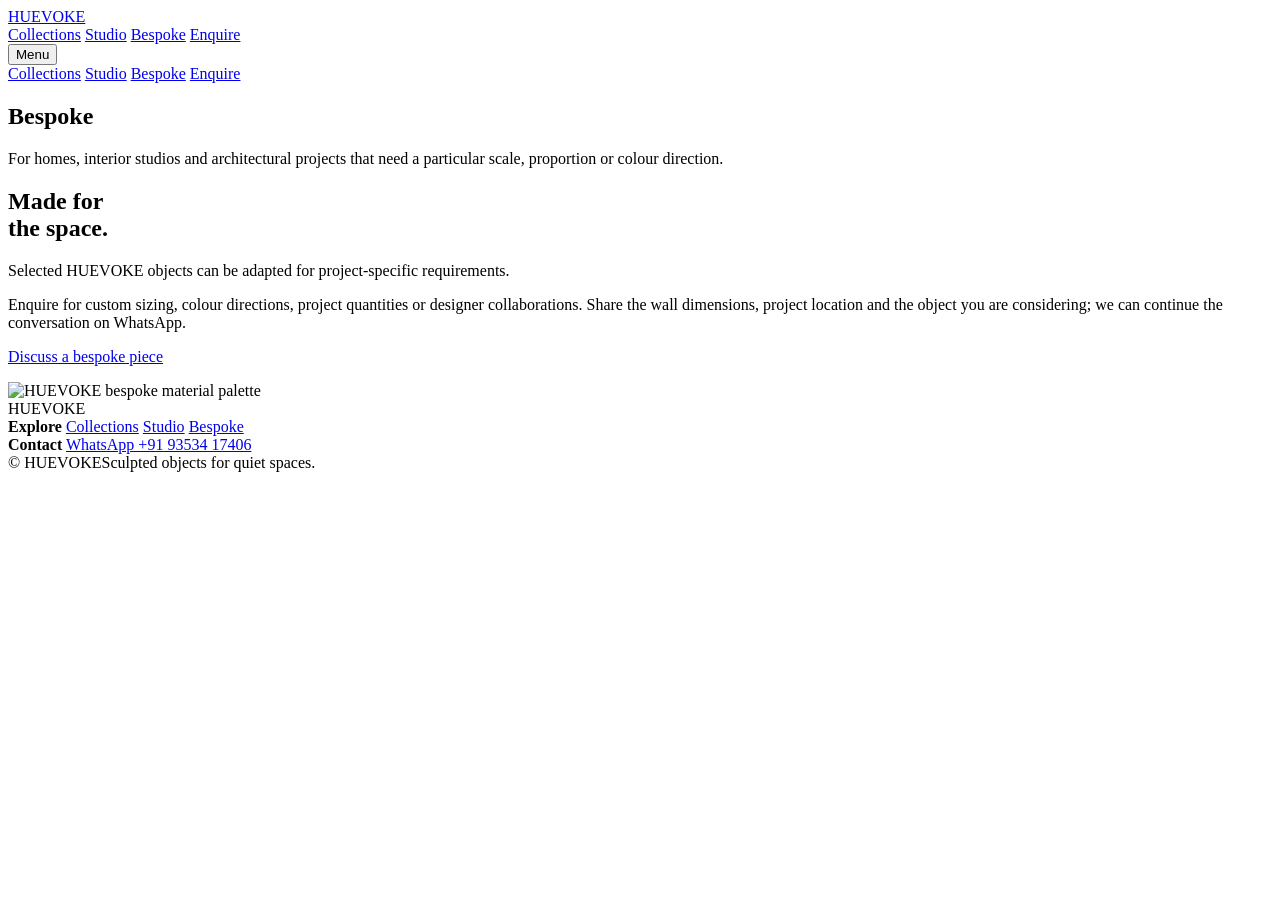
==== bespoke.html @ c19f7427 "Add files via upload" ====
<!doctype html>
<html lang="en"><head><meta charset="utf-8"><meta name="viewport" content="width=device-width,initial-scale=1">
<title>Bespoke — HUEVOKE</title><link rel="stylesheet" href="assets/css/styles.css"></head><body>

<header class="topbar">
  <a class="wordmark" href="index.html">HUEVOKE</a>
  <nav class="navlinks">
    <a href="collections.html">Collections</a>
    <a href="studio.html">Studio</a>
    <a href="bespoke.html">Bespoke</a>
    <a href="https://wa.me/919353417406" target="_blank" rel="noreferrer">Enquire</a>
  </nav>
  <button class="menu-button" aria-label="Open menu">Menu</button>
</header>
<nav class="mobile-menu">
  <a href="collections.html">Collections</a>
  <a href="studio.html">Studio</a>
  <a href="bespoke.html">Bespoke</a>
  <a href="https://wa.me/919353417406" target="_blank" rel="noreferrer">Enquire</a>
</nav>
<div class="cursor-light"></div><div class="noise"></div>

<main>
<section class="page-hero"><h1>Bespoke</h1><p>For homes, interior studios and architectural projects that need a particular scale, proportion or colour direction.</p></section>
<section class="editorial">
  <h2>Made for<br>the space.</h2>
  <div class="editorial-copy">
    <p>Selected HUEVOKE objects can be adapted for project-specific requirements.</p>
    <p>Enquire for custom sizing, colour directions, project quantities or designer collaborations. Share the wall dimensions, project location and the object you are considering; we can continue the conversation on WhatsApp.</p>
    <p><a class="btn dark" href="https://wa.me/919353417406?text=Hi%20HUEVOKE%2C%20I%27d%20like%20to%20discuss%20a%20bespoke%20wall%20object." target="_blank" rel="noreferrer">Discuss a bespoke piece</a></p>
  </div>
</section>
<div class="big-image"><img src="assets/images/earth-palette.png" alt="HUEVOKE bespoke material palette"></div>
</main>
<footer>
  <div class="footer-top">
    <div class="footer-wordmark">HUEVOKE</div>
    <div class="footer-col">
      <strong>Explore</strong>
      <a href="collections.html">Collections</a>
      <a href="studio.html">Studio</a>
      <a href="bespoke.html">Bespoke</a>
    </div>
    <div class="footer-col">
      <strong>Contact</strong>
      <a href="https://wa.me/919353417406" target="_blank" rel="noreferrer">WhatsApp +91 93534 17406</a>
    </div>
  </div>
  <div class="footer-bottom"><span>© <span data-year></span> HUEVOKE</span><span>Sculpted objects for quiet spaces.</span></div>
</footer>

<script src="https://cdn.jsdelivr.net/npm/gsap@3.13.0/dist/gsap.min.js"></script>
<script src="https://cdn.jsdelivr.net/npm/gsap@3.13.0/dist/ScrollTrigger.min.js"></script>
<script src="assets/js/main.js"></script>
</body></html>
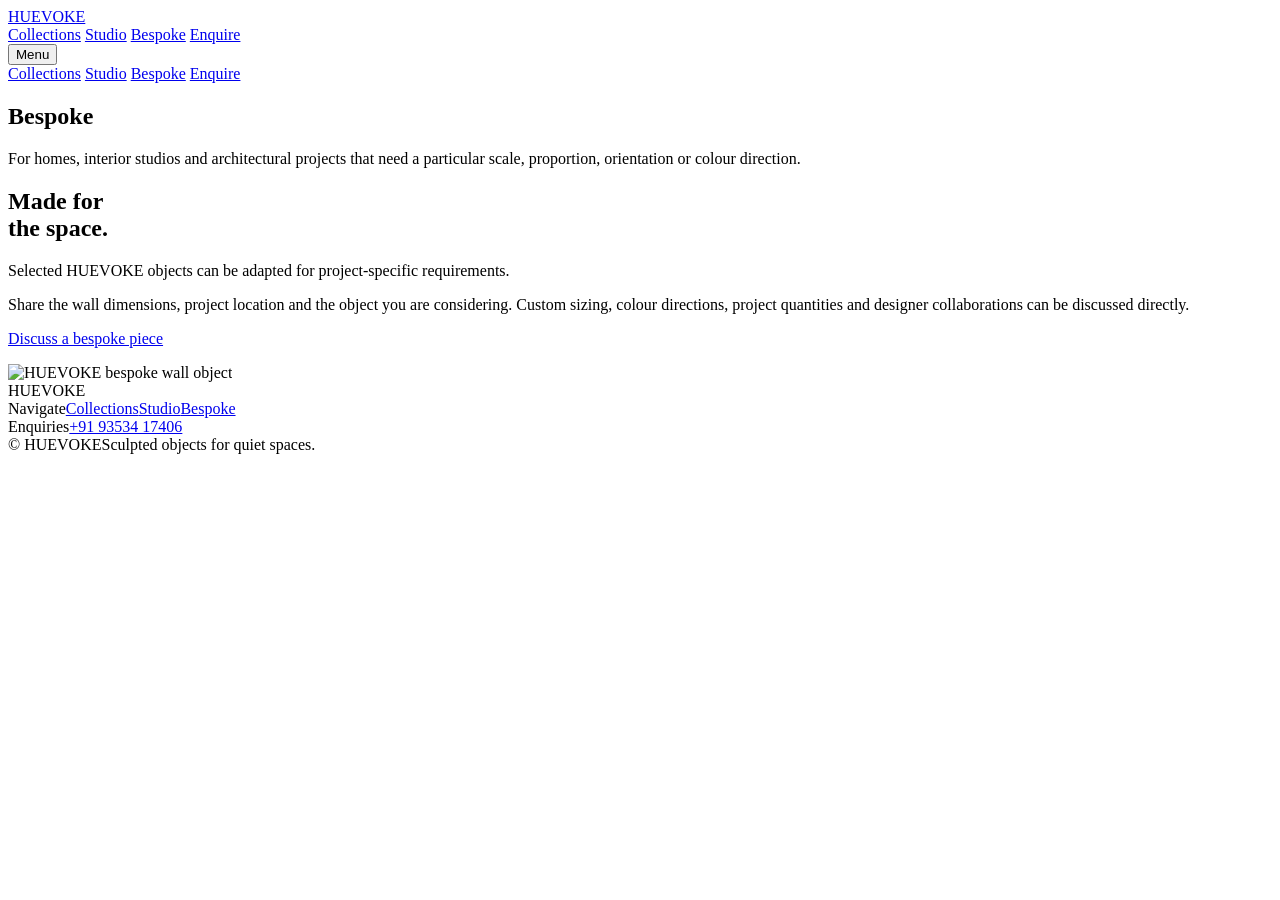
==== commit d135aa76: "Add files via upload" ====
--- a/bespoke.html
+++ b/bespoke.html
@@ -1,14 +1,11 @@
-<!doctype html>
-<html lang="en"><head><meta charset="utf-8"><meta name="viewport" content="width=device-width,initial-scale=1">
-<title>Bespoke — HUEVOKE</title><link rel="stylesheet" href="assets/css/styles.css"></head><body>
-
+<!doctype html><html lang="en"><head><meta charset="utf-8"><meta name="viewport" content="width=device-width,initial-scale=1"><title>Bespoke — HUEVOKE</title><link rel="stylesheet" href="assets/css/styles.css"></head><body>
 <header class="topbar">
   <a class="wordmark" href="index.html">HUEVOKE</a>
   <nav class="navlinks">
     <a href="collections.html">Collections</a>
     <a href="studio.html">Studio</a>
     <a href="bespoke.html">Bespoke</a>
-    <a href="https://wa.me/919353417406" target="_blank" rel="noreferrer">Enquire</a>
+    <a class="nav-enquire" href="https://wa.me/919353417406" target="_blank" rel="noreferrer">Enquire</a>
   </nav>
   <button class="menu-button" aria-label="Open menu">Menu</button>
 </header>
@@ -18,38 +15,19 @@
   <a href="bespoke.html">Bespoke</a>
   <a href="https://wa.me/919353417406" target="_blank" rel="noreferrer">Enquire</a>
 </nav>
-<div class="cursor-light"></div><div class="noise"></div>
-
+<div class="pointer-glow"></div>
+<div class="grain"></div>
 <main>
-<section class="page-hero"><h1>Bespoke</h1><p>For homes, interior studios and architectural projects that need a particular scale, proportion or colour direction.</p></section>
-<section class="editorial">
-  <h2>Made for<br>the space.</h2>
-  <div class="editorial-copy">
-    <p>Selected HUEVOKE objects can be adapted for project-specific requirements.</p>
-    <p>Enquire for custom sizing, colour directions, project quantities or designer collaborations. Share the wall dimensions, project location and the object you are considering; we can continue the conversation on WhatsApp.</p>
-    <p><a class="btn dark" href="https://wa.me/919353417406?text=Hi%20HUEVOKE%2C%20I%27d%20like%20to%20discuss%20a%20bespoke%20wall%20object." target="_blank" rel="noreferrer">Discuss a bespoke piece</a></p>
-  </div>
-</section>
-<div class="big-image"><img src="assets/images/earth-palette.png" alt="HUEVOKE bespoke material palette"></div>
+<section class="page-hero"><h1>Bespoke</h1><p>For homes, interior studios and architectural projects that need a particular scale, proportion, orientation or colour direction.</p></section>
+<section class="editorial"><h2>Made for<br>the space.</h2><div class="editorial-copy"><p>Selected HUEVOKE objects can be adapted for project-specific requirements.</p><p>Share the wall dimensions, project location and the object you are considering. Custom sizing, colour directions, project quantities and designer collaborations can be discussed directly.</p><p><a class="btn fill" target="_blank" rel="noreferrer" href="https://wa.me/919353417406?text=Hi%20HUEVOKE%2C%20I%27d%20like%20to%20discuss%20a%20bespoke%20wall%20object.">Discuss a bespoke piece</a></p></div></section>
+<div class="editorial-image"><img src="assets/images/tl2.2.webp" alt="HUEVOKE bespoke wall object"></div>
 </main>
 <footer>
-  <div class="footer-top">
-    <div class="footer-wordmark">HUEVOKE</div>
-    <div class="footer-col">
-      <strong>Explore</strong>
-      <a href="collections.html">Collections</a>
-      <a href="studio.html">Studio</a>
-      <a href="bespoke.html">Bespoke</a>
-    </div>
-    <div class="footer-col">
-      <strong>Contact</strong>
-      <a href="https://wa.me/919353417406" target="_blank" rel="noreferrer">WhatsApp +91 93534 17406</a>
-    </div>
+  <div class="footer-mark">HUEVOKE</div>
+  <div class="footer-links">
+    <div><span>Navigate</span><a href="collections.html">Collections</a><a href="studio.html">Studio</a><a href="bespoke.html">Bespoke</a></div>
+    <div><span>Enquiries</span><a href="https://wa.me/919353417406" target="_blank" rel="noreferrer">+91 93534 17406</a></div>
   </div>
-  <div class="footer-bottom"><span>© <span data-year></span> HUEVOKE</span><span>Sculpted objects for quiet spaces.</span></div>
+  <div class="footer-base"><span>© <span data-year></span> HUEVOKE</span><span>Sculpted objects for quiet spaces.</span></div>
 </footer>
-
-<script src="https://cdn.jsdelivr.net/npm/gsap@3.13.0/dist/gsap.min.js"></script>
-<script src="https://cdn.jsdelivr.net/npm/gsap@3.13.0/dist/ScrollTrigger.min.js"></script>
-<script src="assets/js/main.js"></script>
-</body></html>
+<script src="https://cdn.jsdelivr.net/npm/gsap@3.13.0/dist/gsap.min.js"></script><script src="https://cdn.jsdelivr.net/npm/gsap@3.13.0/dist/ScrollTrigger.min.js"></script><script src="assets/js/main.js"></script></body></html>
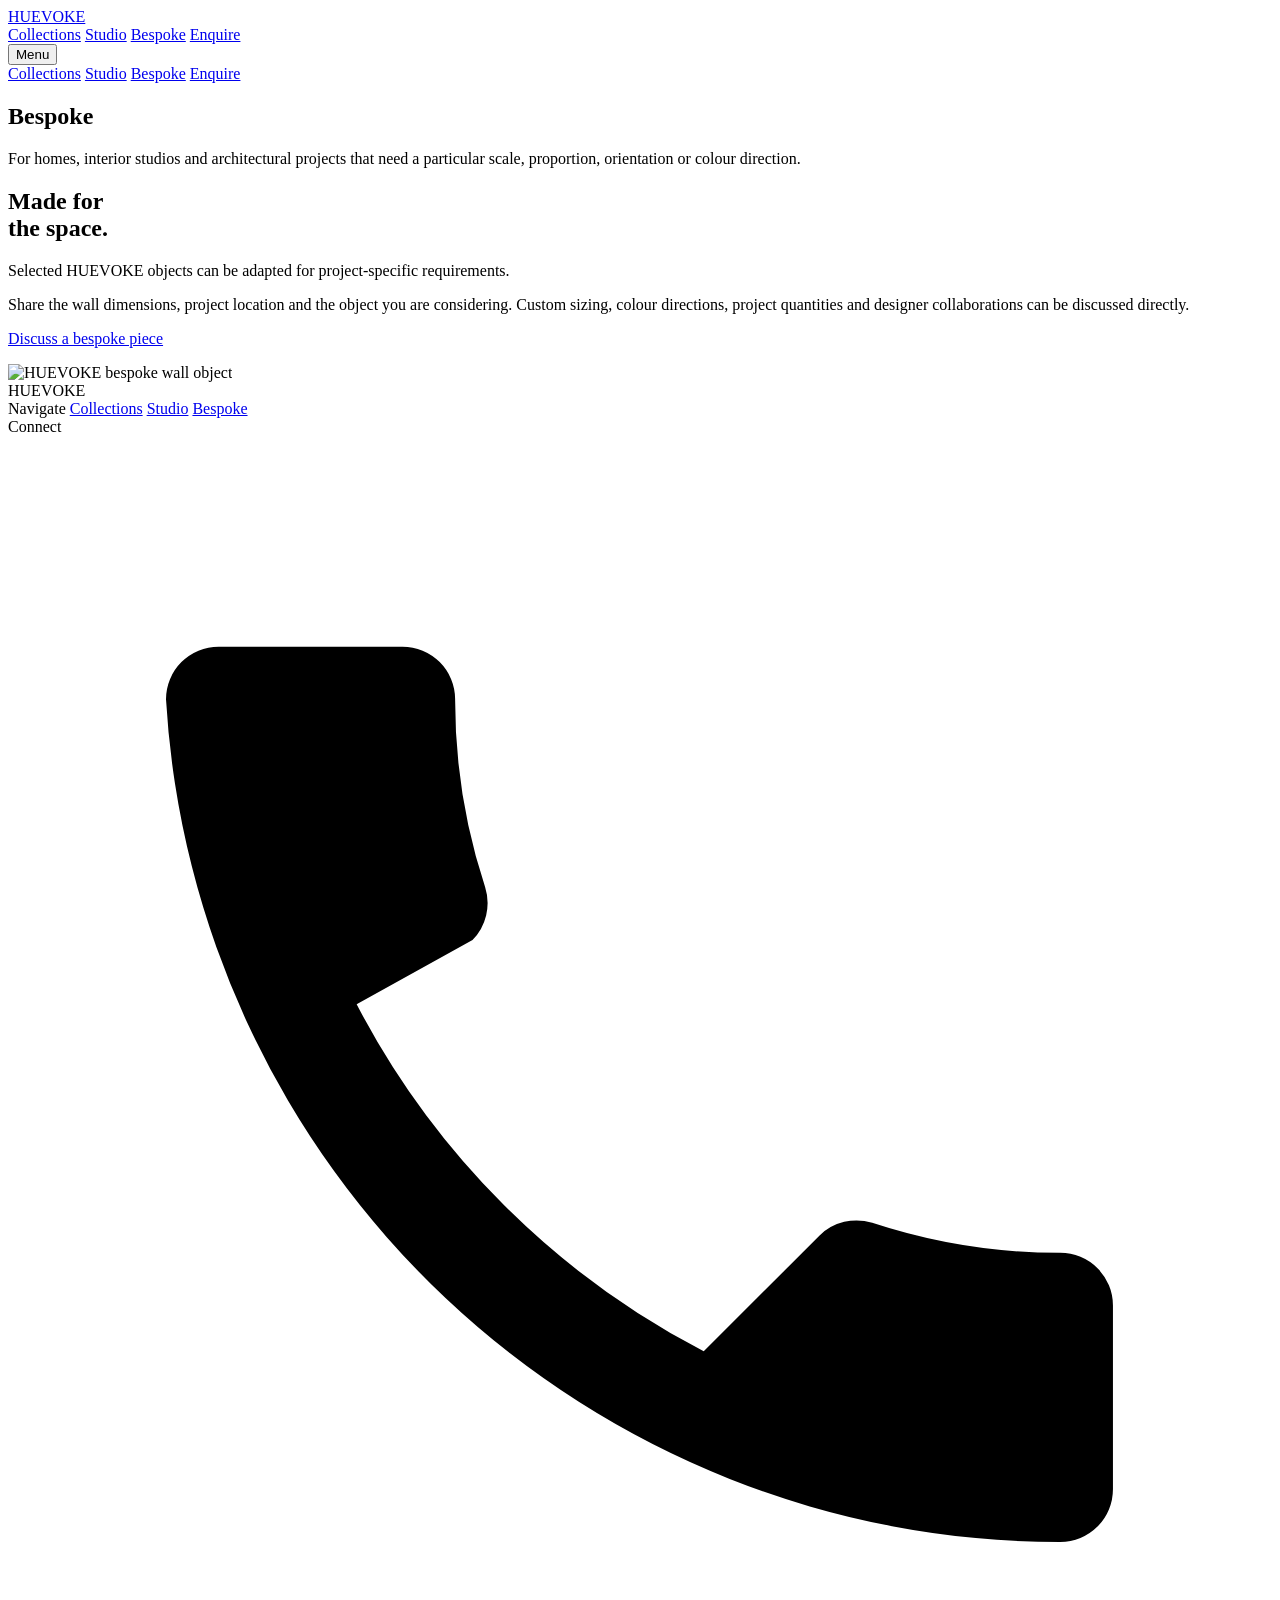
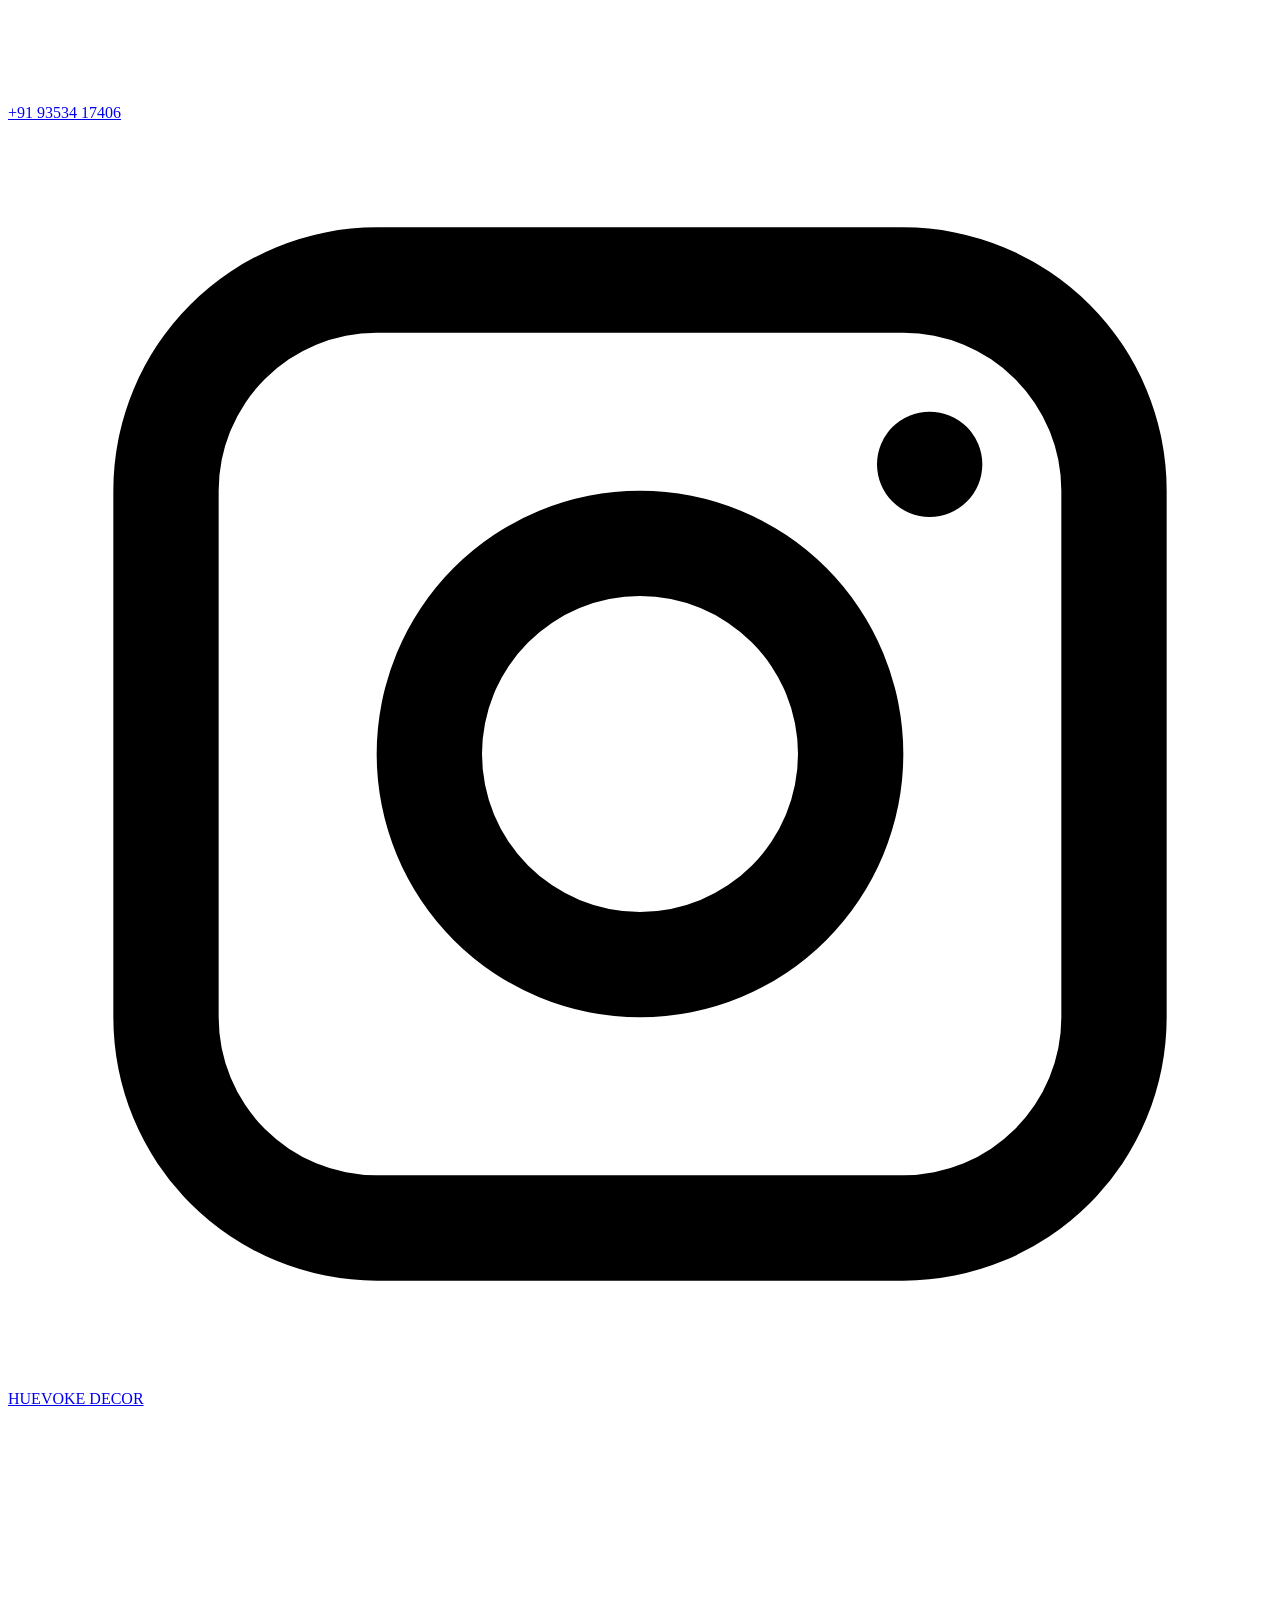
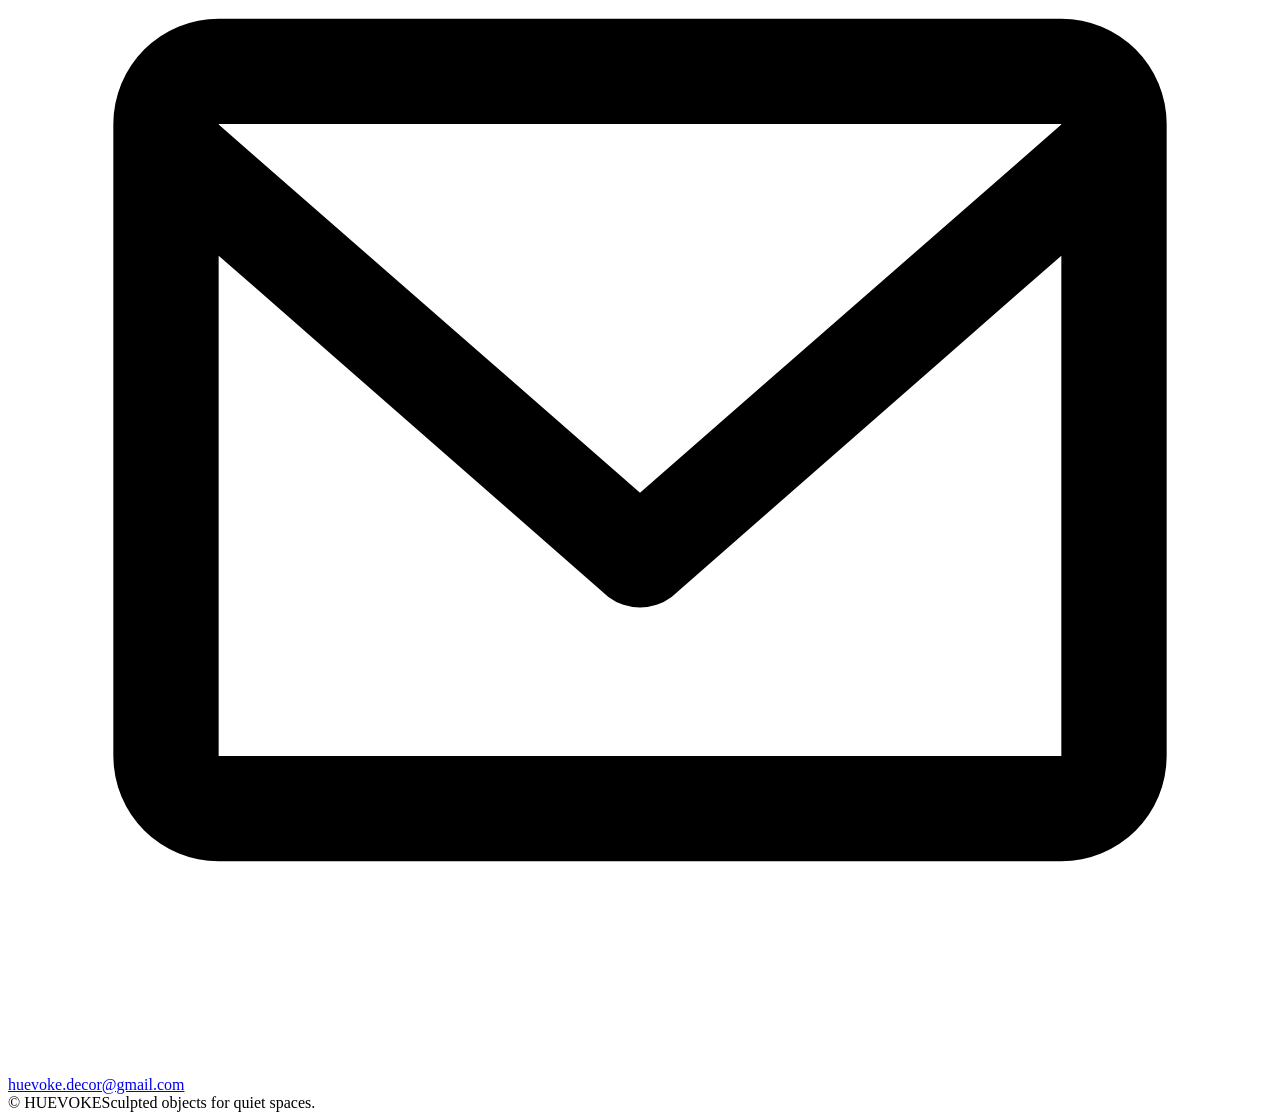
==== commit 52033f61: "Add files via upload" ====
--- a/bespoke.html
+++ b/bespoke.html
@@ -1,7 +1,7 @@
 <!doctype html><html lang="en"><head><meta charset="utf-8"><meta name="viewport" content="width=device-width,initial-scale=1"><title>Bespoke — HUEVOKE</title><link rel="stylesheet" href="assets/css/styles.css"></head><body>
-<header class="topbar">
-  <a class="wordmark" href="index.html">HUEVOKE</a>
-  <nav class="navlinks">
+<header class="topbar refined">
+  <a class="wordmark refined-wordmark" href="index.html">HUEVOKE</a>
+  <nav class="navlinks refined-nav">
     <a href="collections.html">Collections</a>
     <a href="studio.html">Studio</a>
     <a href="bespoke.html">Bespoke</a>
@@ -22,12 +22,31 @@
 <section class="editorial"><h2>Made for<br>the space.</h2><div class="editorial-copy"><p>Selected HUEVOKE objects can be adapted for project-specific requirements.</p><p>Share the wall dimensions, project location and the object you are considering. Custom sizing, colour directions, project quantities and designer collaborations can be discussed directly.</p><p><a class="btn fill" target="_blank" rel="noreferrer" href="https://wa.me/919353417406?text=Hi%20HUEVOKE%2C%20I%27d%20like%20to%20discuss%20a%20bespoke%20wall%20object.">Discuss a bespoke piece</a></p></div></section>
 <div class="editorial-image"><img src="assets/images/tl2.2.webp" alt="HUEVOKE bespoke wall object"></div>
 </main>
-<footer>
+
+<footer class="refined-footer">
   <div class="footer-mark">HUEVOKE</div>
-  <div class="footer-links">
-    <div><span>Navigate</span><a href="collections.html">Collections</a><a href="studio.html">Studio</a><a href="bespoke.html">Bespoke</a></div>
-    <div><span>Enquiries</span><a href="https://wa.me/919353417406" target="_blank" rel="noreferrer">+91 93534 17406</a></div>
+  <div class="footer-links refined-footer-links">
+    <div>
+      <span>Navigate</span>
+      <a href="collections.html">Collections</a>
+      <a href="studio.html">Studio</a>
+      <a href="bespoke.html">Bespoke</a>
+    </div>
+    <div>
+      <span>Connect</span>
+      <a href="tel:+919353417406" class="footer-contact-link">
+        <svg viewBox="0 0 24 24" aria-hidden="true"><path d="M6.62 10.79a15.47 15.47 0 0 0 6.59 6.59l2.2-2.2a1 1 0 0 1 1-.24 11.36 11.36 0 0 0 3.57.57 1 1 0 0 1 1 1V20a1 1 0 0 1-1 1A17 17 0 0 1 3 5a1 1 0 0 1 1-1h3.49a1 1 0 0 1 1 1 11.36 11.36 0 0 0 .57 3.57 1 1 0 0 1-.24 1z"/></svg>
+        <span>+91 93534 17406</span>
+      </a>
+      <a href="https://www.instagram.com/huevoke/" target="_blank" rel="noreferrer" class="footer-contact-link">
+        <svg viewBox="0 0 24 24" aria-hidden="true"><path d="M7 2h10a5 5 0 0 1 5 5v10a5 5 0 0 1-5 5H7a5 5 0 0 1-5-5V7a5 5 0 0 1 5-5m0 2a3 3 0 0 0-3 3v10a3 3 0 0 0 3 3h10a3 3 0 0 0 3-3V7a3 3 0 0 0-3-3H7m10.5 1.5a1 1 0 1 1-1 1 1 1 0 0 1 1-1M12 7a5 5 0 1 1-5 5 5 5 0 0 1 5-5m0 2a3 3 0 1 0 3 3 3 3 0 0 0-3-3"/></svg>
+        <span>HUEVOKE DECOR</span>
+      </a>
+      <a href="mailto:huevoke.decor@gmail.com" class="footer-contact-link">
+        <svg viewBox="0 0 24 24" aria-hidden="true"><path d="M4 4h16a2 2 0 0 1 2 2v12a2 2 0 0 1-2 2H4a2 2 0 0 1-2-2V6a2 2 0 0 1 2-2m0 2v.01L12 13l8-6.99V6H4m16 12V8.5l-7.4 6.48a1 1 0 0 1-1.2 0L4 8.5V18h16z"/></svg>
+        <span>huevoke.decor@gmail.com</span>
+      </a>
+    </div>
   </div>
   <div class="footer-base"><span>© <span data-year></span> HUEVOKE</span><span>Sculpted objects for quiet spaces.</span></div>
-</footer>
-<script src="https://cdn.jsdelivr.net/npm/gsap@3.13.0/dist/gsap.min.js"></script><script src="https://cdn.jsdelivr.net/npm/gsap@3.13.0/dist/ScrollTrigger.min.js"></script><script src="assets/js/main.js"></script></body></html>+</footer><script src="assets/js/main.js"></script></body></html>
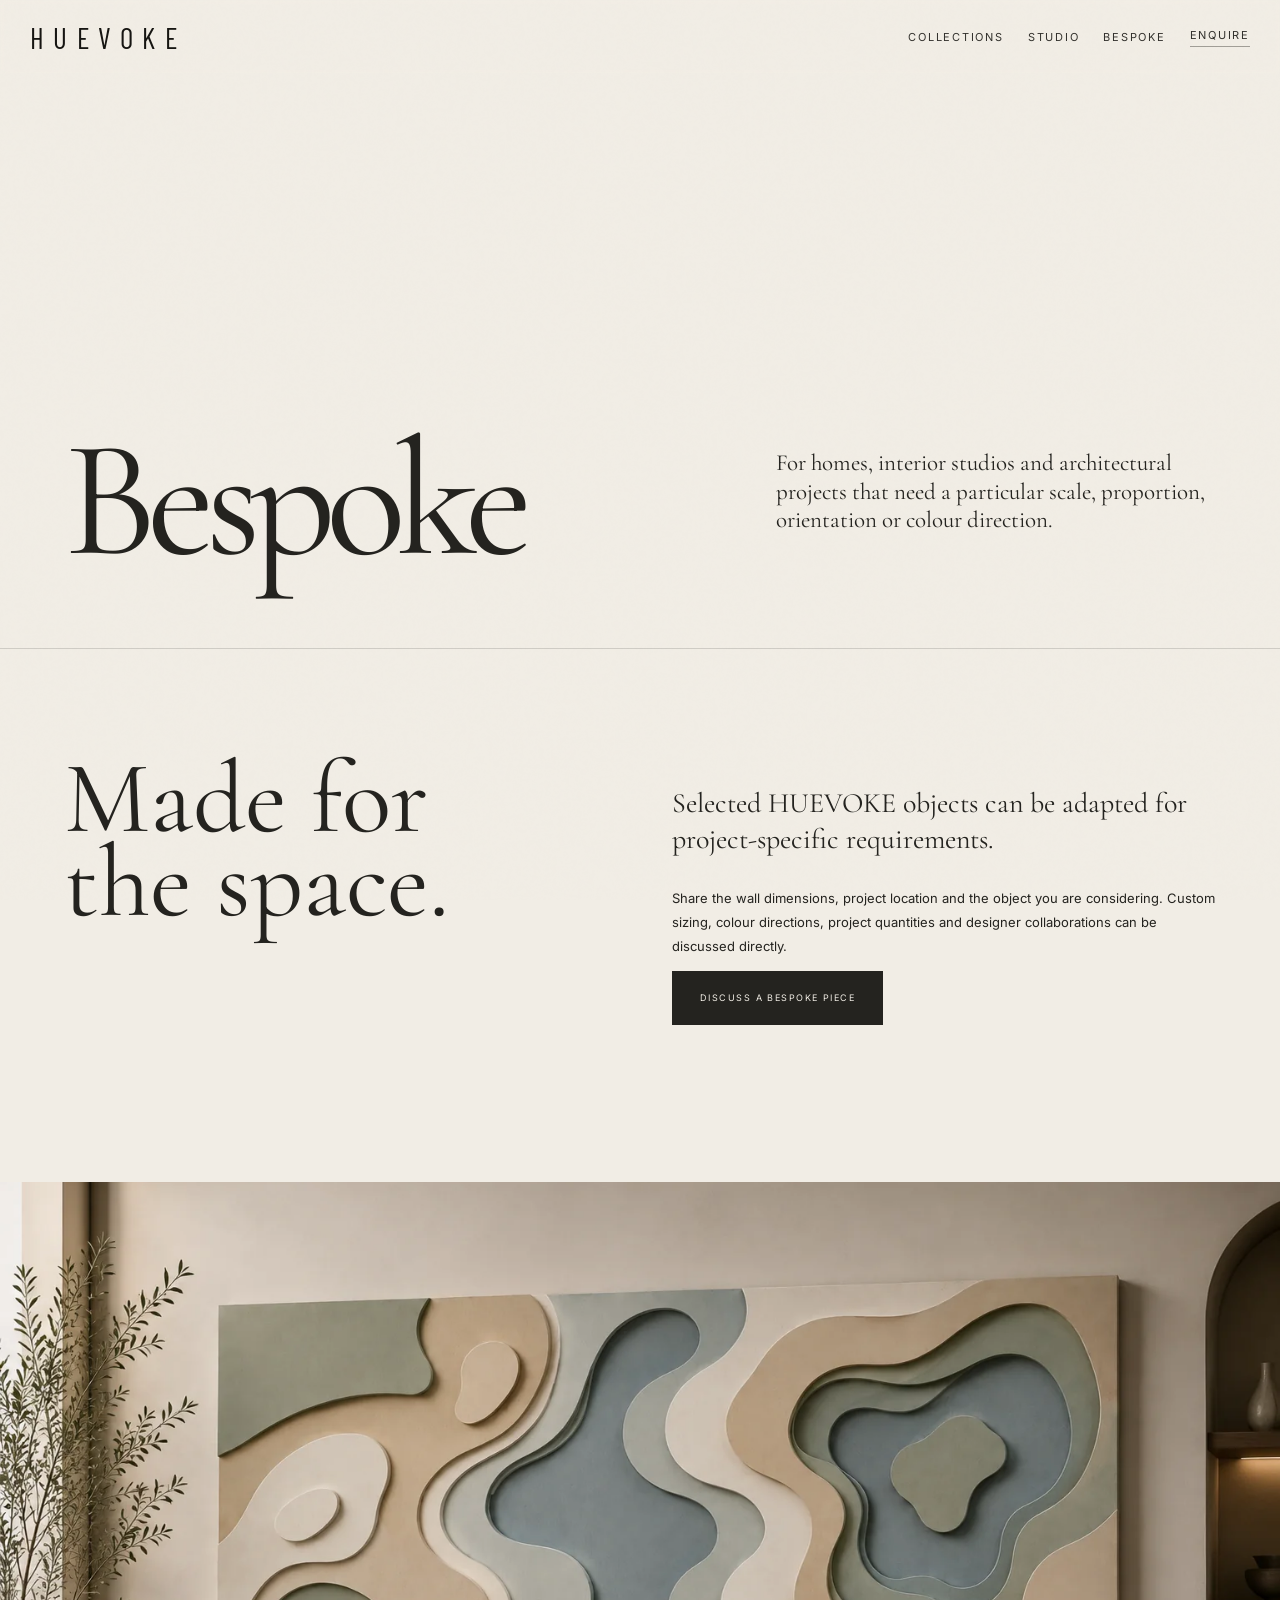
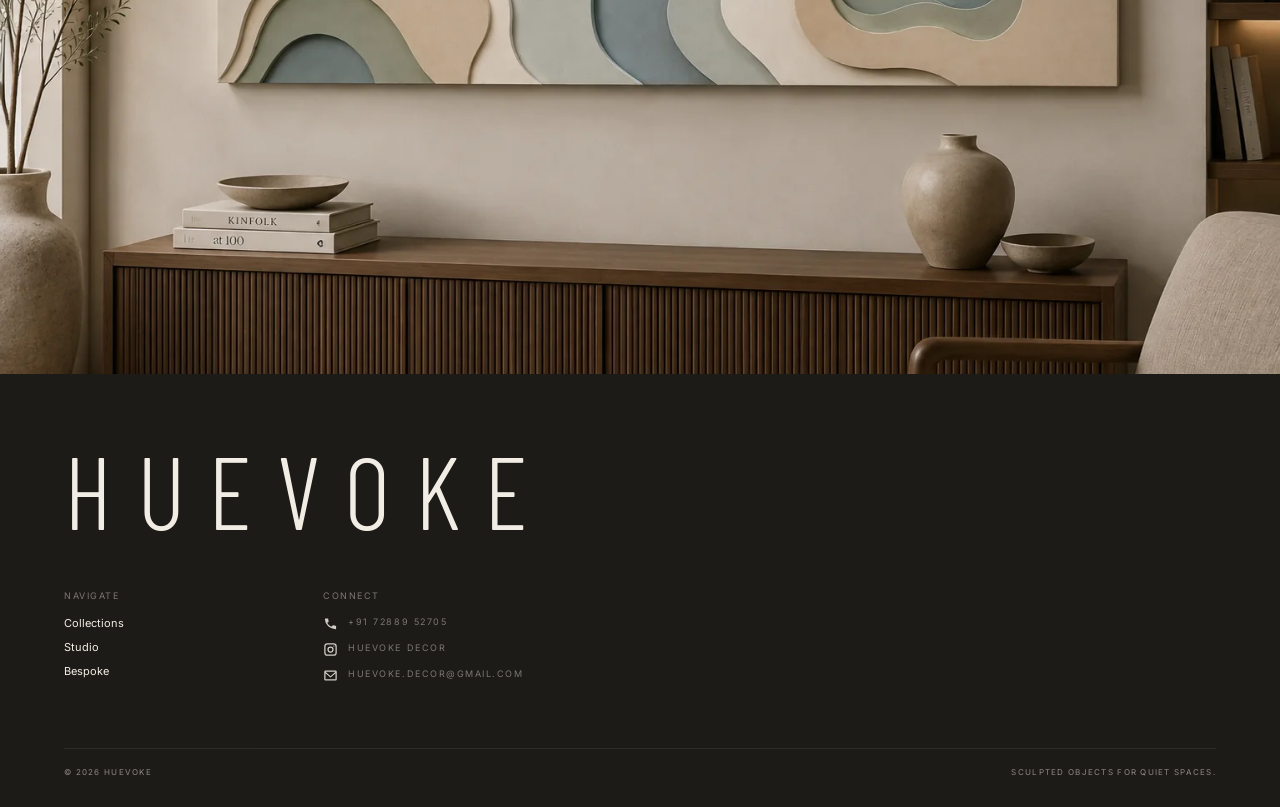
==== commit dedbb6df: "Refine Collections imagery and update contact number" ====
--- a/bespoke.html
+++ b/bespoke.html
@@ -5,7 +5,7 @@
     <a href="collections.html">Collections</a>
     <a href="studio.html">Studio</a>
     <a href="bespoke.html">Bespoke</a>
-    <a class="nav-enquire" href="https://wa.me/919353417406" target="_blank" rel="noreferrer">Enquire</a>
+    <a class="nav-enquire" href="https://wa.me/917288952705" target="_blank" rel="noreferrer">Enquire</a>
   </nav>
   <button class="menu-button" aria-label="Open menu">Menu</button>
 </header>
@@ -13,13 +13,13 @@
   <a href="collections.html">Collections</a>
   <a href="studio.html">Studio</a>
   <a href="bespoke.html">Bespoke</a>
-  <a href="https://wa.me/919353417406" target="_blank" rel="noreferrer">Enquire</a>
+  <a href="https://wa.me/917288952705" target="_blank" rel="noreferrer">Enquire</a>
 </nav>
 <div class="pointer-glow"></div>
 <div class="grain"></div>
 <main>
 <section class="page-hero"><h1>Bespoke</h1><p>For homes, interior studios and architectural projects that need a particular scale, proportion, orientation or colour direction.</p></section>
-<section class="editorial"><h2>Made for<br>the space.</h2><div class="editorial-copy"><p>Selected HUEVOKE objects can be adapted for project-specific requirements.</p><p>Share the wall dimensions, project location and the object you are considering. Custom sizing, colour directions, project quantities and designer collaborations can be discussed directly.</p><p><a class="btn fill" target="_blank" rel="noreferrer" href="https://wa.me/919353417406?text=Hi%20HUEVOKE%2C%20I%27d%20like%20to%20discuss%20a%20bespoke%20wall%20object.">Discuss a bespoke piece</a></p></div></section>
+<section class="editorial"><h2>Made for<br>the space.</h2><div class="editorial-copy"><p>Selected HUEVOKE objects can be adapted for project-specific requirements.</p><p>Share the wall dimensions, project location and the object you are considering. Custom sizing, colour directions, project quantities and designer collaborations can be discussed directly.</p><p><a class="btn fill" target="_blank" rel="noreferrer" href="https://wa.me/917288952705?text=Hi%20HUEVOKE%2C%20I%27d%20like%20to%20discuss%20a%20bespoke%20wall%20object.">Discuss a bespoke piece</a></p></div></section>
 <div class="editorial-image"><img src="assets/images/tl2.2.webp" alt="HUEVOKE bespoke wall object"></div>
 </main>
 
@@ -34,9 +34,9 @@
     </div>
     <div>
       <span>Connect</span>
-      <a href="tel:+919353417406" class="footer-contact-link">
+      <a href="tel:+917288952705" class="footer-contact-link">
         <svg viewBox="0 0 24 24" aria-hidden="true"><path d="M6.62 10.79a15.47 15.47 0 0 0 6.59 6.59l2.2-2.2a1 1 0 0 1 1-.24 11.36 11.36 0 0 0 3.57.57 1 1 0 0 1 1 1V20a1 1 0 0 1-1 1A17 17 0 0 1 3 5a1 1 0 0 1 1-1h3.49a1 1 0 0 1 1 1 11.36 11.36 0 0 0 .57 3.57 1 1 0 0 1-.24 1z"/></svg>
-        <span>+91 93534 17406</span>
+        <span>+91 72889 52705</span>
       </a>
       <a href="https://www.instagram.com/huevoke/" target="_blank" rel="noreferrer" class="footer-contact-link">
         <svg viewBox="0 0 24 24" aria-hidden="true"><path d="M7 2h10a5 5 0 0 1 5 5v10a5 5 0 0 1-5 5H7a5 5 0 0 1-5-5V7a5 5 0 0 1 5-5m0 2a3 3 0 0 0-3 3v10a3 3 0 0 0 3 3h10a3 3 0 0 0 3-3V7a3 3 0 0 0-3-3H7m10.5 1.5a1 1 0 1 1-1 1 1 1 0 0 1 1-1M12 7a5 5 0 1 1-5 5 5 5 0 0 1 5-5m0 2a3 3 0 1 0 3 3 3 3 0 0 0-3-3"/></svg>
@@ -49,4 +49,5 @@
     </div>
   </div>
   <div class="footer-base"><span>© <span data-year></span> HUEVOKE</span><span>Sculpted objects for quiet spaces.</span></div>
-</footer><script src="assets/js/main.js"></script></body></html>+</footer><script src="assets/js/main.js"></script></body></html>
+
--- a/assets/css/styles.css
+++ b/assets/css/styles.css
@@ -0,0 +1,2438 @@
+
+@import url('https://fonts.googleapis.com/css2?family=Barlow+Condensed:wght@300;400;500&family=Cormorant+Garamond:ital,wght@0,400;0,500;1,400&family=Inter:wght@300;400;500&display=swap');
+
+:root{
+ --paper:#f2eee6;--paper2:#e7dfd3;--ink:#24231f;--muted:#777168;--sage:#929788;
+ --clay:#a66f50;--blue:#56636c;--line:rgba(36,35,31,.16);--white:#fbfaf7;
+ --ease:cubic-bezier(.16,1,.3,1);--nav:76px;
+}
+*{box-sizing:border-box}
+html,body{margin:0;background:var(--paper);color:var(--ink);font-family:Inter,Arial,sans-serif;overflow-x:hidden}
+body.menu-open{overflow:hidden}
+a{color:inherit;text-decoration:none} img{display:block;width:100%} button{font:inherit}
+::selection{background:#24231f;color:#f2eee6}
+
+.grain{position:fixed;inset:0;pointer-events:none;z-index:120;opacity:.027;mix-blend-mode:multiply;background-image:url("data:image/svg+xml,%3Csvg viewBox='0 0 180 180' xmlns='http://www.w3.org/2000/svg'%3E%3Cfilter id='n'%3E%3CfeTurbulence type='fractalNoise' baseFrequency='.78' numOctaves='4' stitchTiles='stitch'/%3E%3C/filter%3E%3Crect width='100%25' height='100%25' filter='url(%23n)' opacity='.6'/%3E%3C/svg%3E")}
+.pointer-glow{position:fixed;width:420px;height:420px;border-radius:50%;pointer-events:none;z-index:5;opacity:0;background:radial-gradient(circle,rgba(255,255,255,.18),transparent 68%);mix-blend-mode:screen}
+.eyebrow{text-transform:uppercase;letter-spacing:.22em;font-size:9px}
+.serif{font-family:"Cormorant Garamond",serif}
+.topbar{height:var(--nav);padding:0 30px;display:flex;align-items:center;justify-content:space-between;position:fixed;inset:0 0 auto;z-index:100;color:#fff;mix-blend-mode:difference}
+.wordmark{font-family:"Barlow Condensed";font-size:27px;letter-spacing:.35em;font-weight:400}
+.navlinks{display:flex;gap:26px;align-items:center;text-transform:uppercase;letter-spacing:.16em;font-size:10px}
+.navlinks a{opacity:.74;transition:.25s}.navlinks a:hover{opacity:1}
+.nav-enquire{padding-bottom:4px;border-bottom:1px solid currentColor}
+.menu-button{display:none;background:transparent;border:0;color:inherit;text-transform:uppercase;letter-spacing:.15em;font-size:10px}
+.mobile-menu{position:fixed;z-index:90;inset:0;background:#22211e;color:#f2eee6;padding:120px 26px 40px;display:flex;flex-direction:column;gap:12px;transform:translateY(-105%);transition:.7s var(--ease)}
+.mobile-menu.open{transform:none}.mobile-menu a{font-family:"Cormorant Garamond";font-size:50px;line-height:1}
+
+/* HERO */
+.hero{height:100vh;min-height:720px;position:relative;overflow:hidden;background:#8f8376}
+.hero img{position:absolute;inset:-6%;width:112%;height:112%;object-fit:cover;will-change:transform;filter:saturate(.8)}
+.hero:after{content:"";position:absolute;inset:0;background:linear-gradient(90deg,rgba(18,16,13,.52),rgba(18,16,13,.04) 56%,rgba(18,16,13,.12))}
+.hero-copy{position:relative;z-index:2;color:#f8f3e9;height:100%;display:flex;flex-direction:column;justify-content:flex-end;padding:0 5vw 8vh}
+.hero-copy h1{font-family:"Cormorant Garamond";font-size:clamp(66px,8.5vw,142px);font-weight:400;line-height:.78;letter-spacing:-.052em;margin:14px 0 24px;max-width:980px}
+.hero-copy p{font-size:13px;line-height:1.7;max-width:480px;font-weight:300}
+.scroll-cue{position:absolute;right:4vw;bottom:7vh;z-index:3;color:#fff;font-size:8px;text-transform:uppercase;letter-spacing:.22em;writing-mode:vertical-rl}
+.scroll-cue:after{content:"";height:70px;width:1px;background:#fff;display:block;margin:15px auto 0;opacity:.6}
+
+/* FORM DECK - NEW */
+.form-story{height:285vh;position:relative;background:#d8d0c5}
+.form-stage{height:100vh;position:sticky;top:0;overflow:hidden;perspective:1500px;background:
+radial-gradient(circle at 70% 30%,rgba(255,255,255,.64),transparent 32%),
+linear-gradient(135deg,#e6dfd6,#c7bdb1)}
+.form-title{position:absolute;left:5vw;top:10vh;z-index:8}
+.form-title h2{font-family:"Cormorant Garamond";font-size:clamp(80px,12vw,190px);line-height:.7;font-weight:400;letter-spacing:-.06em;margin:8px 0 16px}
+.form-title p{font-family:"Cormorant Garamond";font-size:22px;margin:0;color:#5f5952}
+.form-deck{position:absolute;inset:0;transform-style:preserve-3d}
+.form-card{position:absolute;left:50%;top:50%;width:min(42vw,620px);height:min(70vh,780px);transform:translate(-50%,-50%);overflow:hidden;box-shadow:0 40px 100px rgba(57,45,34,.22);transform-style:preserve-3d;will-change:transform,filter,opacity;background:#ddd}
+.form-card.landscape{width:min(58vw,880px);height:min(61vh,640px)}
+.form-card img{height:100%;object-fit:cover;will-change:transform}
+.form-card:after{content:"";position:absolute;inset:0;background:linear-gradient(110deg,transparent 20%,rgba(255,255,255,.23) 47%,transparent 67%);transform:translateX(-130%);opacity:.7}
+.form-card.active-sheen:after{animation:sheen 1.7s var(--ease)}
+@keyframes sheen{to{transform:translateX(130%)}}
+.form-label{position:absolute;left:5vw;bottom:7vh;z-index:9;width:440px;height:125px}
+.form-label-item{position:absolute;left:0;bottom:0;width:100%}
+.form-label .series{font-family:"Cormorant Garamond";font-size:44px;margin:7px 0 6px}
+.form-label .copy{font-size:12px;line-height:1.65;max-width:360px;color:#5e5850}
+.form-count{position:absolute;right:4vw;bottom:5vh;font-family:"Barlow Condensed";font-size:110px;line-height:.8;letter-spacing:.03em;color:rgba(36,35,31,.1);z-index:2}
+.form-progress{position:absolute;right:4vw;top:50%;transform:translateY(-50%);width:1px;height:180px;background:rgba(36,35,31,.14);z-index:9}
+.form-progress span{display:block;width:1px;height:0;background:#24231f}
+
+/* COLLECTION RAIL */
+.collection-rail{height:305vh;position:relative;background:#22211e;color:#f3eee5}
+.rail-stage{height:100vh;position:sticky;top:0;overflow:hidden}
+.rail-head{position:absolute;top:9vh;left:5vw;z-index:8}
+.rail-head h2{font-family:"Cormorant Garamond";font-size:clamp(62px,8vw,126px);font-weight:400;margin:8px 0 0;line-height:.8}
+.rail-track{height:100%;display:flex;align-items:center;gap:3vw;width:max-content;padding:8vh 8vw 0 24vw;will-change:transform}
+.rail-card{width:64vw;height:66vh;position:relative;overflow:hidden;flex:none;background:#555}
+.rail-card img{height:112%;object-fit:cover;position:absolute;top:-6%;will-change:transform}
+.rail-card:after{content:"";position:absolute;inset:0;background:linear-gradient(180deg,transparent 45%,rgba(15,14,12,.62))}
+.rail-meta{position:absolute;z-index:3;left:30px;right:30px;bottom:28px;display:flex;align-items:end;justify-content:space-between;gap:30px}
+.rail-meta h3{font-family:"Cormorant Garamond";font-size:clamp(38px,5vw,72px);font-weight:400;margin:0}
+.rail-meta span{font-size:9px;letter-spacing:.18em;text-transform:uppercase}
+.rail-index{position:absolute;right:4vw;top:14vh;font-family:"Barlow Condensed";font-size:12px;letter-spacing:.18em;opacity:.5}
+
+/* ELEMENTS */
+.elements{padding:12vh 5vw 10vh;background:#e6ddd1;overflow:hidden}
+.elements-head{display:flex;align-items:flex-end;justify-content:space-between;gap:30px;margin-bottom:6vh}
+.elements-head h2{font-family:"Cormorant Garamond";font-size:clamp(78px,11vw,170px);line-height:.72;letter-spacing:-.055em;font-weight:400;margin:8px 0 0}
+.elements-head p{max-width:400px;font-family:"Cormorant Garamond";font-size:23px;line-height:1.25}
+.elements-grid{display:grid;grid-template-columns:1.1fr .9fr;gap:3vw}
+.element-visual{overflow:hidden;position:relative;min-height:78vh}
+.element-visual.secondary{min-height:58vh;margin-top:8vh}
+.element-visual img{height:100%;object-fit:cover;transition:1.4s var(--ease)}
+.element-visual:hover img{transform:scale(1.035)}
+.element-cap{display:flex;justify-content:space-between;align-items:center;padding-top:18px}
+.element-cap h3{font-family:"Cormorant Garamond";font-size:42px;font-weight:400;margin:0}
+
+/* INDEX */
+.object-index{padding:10vh 5vw 12vh;background:#f2eee6}
+.object-index h2{font-family:"Cormorant Garamond";font-size:clamp(68px,9vw,140px);line-height:.78;letter-spacing:-.05em;font-weight:400;margin:8px 0 9vh}
+.index-group{margin-top:6vh}
+.index-group-title{display:flex;justify-content:space-between;border-bottom:1px solid var(--line);padding-bottom:12px;margin-bottom:0}
+.index-group-title span:first-child{font-family:"Cormorant Garamond";font-size:28px}
+.object-row{display:grid;grid-template-columns:70px 1fr 180px 120px;align-items:center;border-bottom:1px solid var(--line);padding:20px 0;transition:.35s var(--ease)}
+.object-row:hover{padding-left:12px}
+.object-row .n{font-family:"Barlow Condensed";letter-spacing:.16em;font-size:11px;opacity:.48}
+.object-row .name{font-family:"Cormorant Garamond";font-size:clamp(29px,4vw,54px)}
+.object-row .meta,.object-row .go{font-size:9px;letter-spacing:.14em;text-transform:uppercase;opacity:.55}
+.object-row .go{text-align:right}
+
+/* CTA */
+.final-cta{min-height:90vh;display:grid;place-items:center;text-align:center;padding:12vh 5vw;background:#d7cec2}
+.final-cta h2{font-family:"Cormorant Garamond";font-size:clamp(66px,9vw,140px);font-weight:400;letter-spacing:-.055em;line-height:.8;margin:15px 0 40px}
+.btn{display:inline-flex;justify-content:center;align-items:center;min-height:54px;padding:0 27px;border:1px solid #24231f;text-transform:uppercase;letter-spacing:.16em;font-size:9px;transition:.3s}
+.btn:hover{background:#24231f;color:#f2eee6}.btn.fill{background:#24231f;color:#f2eee6}.btn.fill:hover{background:transparent;color:#24231f}
+.ctas{display:flex;justify-content:center;gap:10px;flex-wrap:wrap}
+
+/* FOOTER */
+footer{background:#22211e;color:#f2eee6;padding:58px 5vw 30px}
+.footer-mark{font-family:"Barlow Condensed";font-size:clamp(64px,9vw,140px);letter-spacing:.25em;font-weight:300}
+.footer-links{display:grid;grid-template-columns:1fr 1fr;gap:40px;margin:45px 0 70px;max-width:520px;margin-left:auto}
+.footer-links div{display:flex;flex-direction:column;gap:10px;font-size:11px}.footer-links span{opacity:.4;text-transform:uppercase;letter-spacing:.15em;margin-bottom:5px}
+.footer-base{border-top:1px solid rgba(255,255,255,.14);padding-top:20px;display:flex;justify-content:space-between;gap:20px;font-size:8px;letter-spacing:.16em;text-transform:uppercase;opacity:.5}
+
+/* COLLECTIONS PAGE */
+.page-hero{padding:calc(var(--nav) + 12vh) 5vw 10vh;min-height:72vh;display:flex;align-items:flex-end}
+.page-hero h1{font-family:"Cormorant Garamond";font-size:clamp(84px,13vw,210px);font-weight:400;letter-spacing:-.06em;line-height:.7;margin:0}
+.page-hero p{max-width:440px;margin-left:auto;font-family:"Cormorant Garamond";font-size:23px;line-height:1.25}
+.series-block{padding:10vh 5vw 13vh;border-top:1px solid var(--line)}
+.series-head{display:grid;grid-template-columns:1fr 1fr;gap:5vw;align-items:end;margin-bottom:7vh}
+.series-head h2{font-family:"Cormorant Garamond";font-size:clamp(64px,9vw,140px);font-weight:400;line-height:.75;margin:8px 0 0}
+.series-head p{font-size:13px;line-height:1.75;max-width:480px}
+.series-grid{display:grid;grid-template-columns:repeat(2,1fr);gap:4vw 2.5vw}
+.product-tile{display:block}
+.product-tile-media{height:68vh;overflow:hidden;background:#d7cfc5}
+.product-tile-media img{height:100%;object-fit:cover;transition:1.2s var(--ease)}
+.product-tile:hover img{transform:scale(1.025)}
+.product-tile-info{padding:16px 0 34px;display:flex;justify-content:space-between;align-items:flex-start;border-bottom:1px solid var(--line)}
+.product-tile-info h3{font-family:"Cormorant Garamond";font-size:37px;font-weight:400;margin:0}
+.product-tile-info small{text-transform:uppercase;letter-spacing:.15em;font-size:8px;opacity:.55}
+
+/* PRODUCT PAGE */
+.product-hero{padding:calc(var(--nav) + 3vh) 5vw 7vh;min-height:100vh;display:grid;grid-template-columns:1.1fr .9fr;gap:4.5vw;align-items:center}
+.product-main-media{height:80vh;background:#ddd3c6;overflow:hidden}
+.product-main-media img{height:100%;object-fit:contain;background:#f8f6f1}
+.placeholder{height:100%;display:grid;place-items:center;background:linear-gradient(135deg,#ddd4c7,#b8aa99);text-align:center;padding:30px}
+.placeholder strong{font-family:"Cormorant Garamond";font-size:54px;font-weight:400}
+.product-info .series{font-size:9px;letter-spacing:.18em;text-transform:uppercase;opacity:.55}
+.product-info h1{font-family:"Cormorant Garamond";font-size:clamp(70px,8vw,130px);line-height:.76;letter-spacing:-.05em;font-weight:400;margin:12px 0 17px}
+.product-code{font-family:"Barlow Condensed";font-size:12px;letter-spacing:.18em}
+.product-desc{font-size:13px;line-height:1.75;max-width:520px;margin:28px 0}
+.spec-grid{display:grid;grid-template-columns:1fr 1fr;border-top:1px solid var(--line);margin:30px 0}
+.spec{padding:15px 10px 15px 0;border-bottom:1px solid var(--line)}
+.spec small{display:block;font-size:8px;letter-spacing:.15em;text-transform:uppercase;opacity:.5;margin-bottom:6px}
+.spec strong{font-family:"Cormorant Garamond";font-weight:400;font-size:22px}
+.size-picker{display:flex;flex-wrap:wrap;gap:8px;margin:13px 0 25px}.size-btn{border:1px solid var(--line);background:transparent;padding:11px 14px;font-size:10px;cursor:pointer}.size-btn.active{background:#24231f;color:#f2eee6;border-color:#24231f}
+.product-gallery{padding:5vh 5vw 14vh;display:grid;grid-template-columns:1fr 1fr;gap:2.5vw}
+.product-gallery figure{margin:0;overflow:hidden;background:#ddd}.product-gallery img{height:72vh;object-fit:cover}.product-gallery figure:nth-child(3n){grid-column:1/-1}.product-gallery figure:nth-child(3n) img{height:86vh}
+.product-quote{padding:12vh 5vw;background:#22211e;color:#f2eee6}.product-quote p{font-family:"Cormorant Garamond";font-size:clamp(44px,6vw,90px);line-height:.95;max-width:1120px;margin:0}
+
+/* STUDIO/BESPOKE */
+.editorial{padding:12vh 5vw 16vh;display:grid;grid-template-columns:1fr 1fr;gap:5vw;border-top:1px solid var(--line)}
+.editorial h2{font-family:"Cormorant Garamond";font-size:clamp(60px,8vw,116px);line-height:.82;font-weight:400;margin:0}
+.editorial-copy{max-width:600px;font-size:13px;line-height:1.85}.editorial-copy p:first-child{font-family:"Cormorant Garamond";font-size:28px;line-height:1.3}
+.editorial-image{height:88vh;overflow:hidden}.editorial-image img{height:100%;object-fit:cover}
+
+/* reveal */
+.reveal{will-change:transform,opacity}
+
+@media(max-width:900px){
+ :root{--nav:66px}.topbar{padding:0 18px}.navlinks{display:none}.menu-button{display:block}
+ .hero{min-height:650px}.hero-copy{padding:0 20px 7vh}.hero-copy h1{font-size:64px}.scroll-cue{right:16px}
+ .form-story{height:245vh}.form-title{left:20px;top:9vh}.form-title h2{font-size:80px}.form-title p{font-size:18px}
+ .form-card,.form-card.landscape{width:76vw;height:61vh}.form-label{left:20px;bottom:7vh;width:70vw}.form-label .series{font-size:36px}.form-count{font-size:68px;right:18px}
+ .form-progress{right:18px;height:120px}
+ .collection-rail{height:265vh}.rail-head{left:20px;top:8vh}.rail-track{padding-left:52vw;gap:18px;padding-top:7vh}.rail-card{width:82vw;height:62vh}.rail-meta{left:18px;right:18px}.rail-index{right:18px}
+ .elements{padding:10vh 20px 9vh}.elements-head{display:block}.elements-head p{margin-top:26px}.elements-grid{grid-template-columns:1fr}.element-visual{min-height:68vh}.element-visual.secondary{min-height:55vh;margin-top:0}
+ .object-index{padding:11vh 20px}.object-row{grid-template-columns:42px 1fr 85px}.object-row .go{display:none}
+ .final-cta{padding:10vh 20px}
+ footer{padding-left:20px;padding-right:20px}.footer-links{grid-template-columns:1fr;margin-left:0}.footer-base{display:block}.footer-base span{display:block;margin-top:8px}
+ .page-hero{padding-left:20px;padding-right:20px;display:block;padding-top:24vh}.page-hero p{margin:35px 0 0}.series-block{padding:9vh 20px}.series-head{grid-template-columns:1fr}.series-grid{grid-template-columns:1fr}.product-tile-media{height:64vh}
+ .product-hero{grid-template-columns:1fr;padding:calc(var(--nav) + 22px) 20px 10vh}.product-main-media{height:67vh}.product-gallery{grid-template-columns:1fr;padding:4vh 20px 10vh}.product-gallery figure:nth-child(3n){grid-column:auto}.product-gallery img,.product-gallery figure:nth-child(3n) img{height:67vh}
+ .editorial{grid-template-columns:1fr;padding:10vh 20px}.editorial-image{height:66vh}
+}
+
+
+/* =========================================================
+   HUEVOKE V2.2 — INTERACTIVE MOTION + SPACING PATCH
+   ========================================================= */
+
+/* Make the fixed identity more visible from the very first frame. */
+.topbar{
+  color:#171612;
+  mix-blend-mode:normal;
+  background:linear-gradient(
+    180deg,
+    rgba(242,238,230,.86) 0%,
+    rgba(242,238,230,.55) 56%,
+    rgba(242,238,230,0) 100%
+  );
+  backdrop-filter:blur(3px);
+  -webkit-backdrop-filter:blur(3px);
+}
+.wordmark{
+  font-size:34px;
+  font-weight:500;
+  letter-spacing:.39em;
+  color:#11110f;
+  text-shadow:0 1px 0 rgba(255,255,255,.26);
+}
+.navlinks{
+  color:#171612;
+  font-weight:500;
+}
+
+/* The pinned experiences now use their entire scroll length.
+   Because the object always stays on screen there is no "dead" blank tail. */
+.form-story{
+  height:270vh;
+  margin:0;
+  padding:0;
+}
+.form-stage{
+  height:100vh;
+  top:0;
+  cursor:grab;
+  user-select:none;
+  -webkit-user-select:none;
+  touch-action:pan-y;
+}
+.form-stage.is-dragging{cursor:grabbing}
+.form-deck{pointer-events:none}
+.form-card{
+  width:min(43vw,640px);
+  height:min(69vh,760px);
+  border-radius:2px;
+  will-change:transform,opacity,filter;
+  backface-visibility:hidden;
+  -webkit-backface-visibility:hidden;
+}
+.form-card img{
+  transform:scale(1.025);
+}
+.form-title{pointer-events:none}
+.form-label{pointer-events:none}
+.form-progress{height:150px}
+
+/* rail fills the whole pinned interval */
+.collection-rail{
+  height:285vh;
+  margin:0;
+  padding:0;
+}
+.rail-stage{
+  height:100vh;
+  top:0;
+  cursor:grab;
+  user-select:none;
+  -webkit-user-select:none;
+  touch-action:pan-y;
+}
+.rail-stage.is-dragging{cursor:grabbing}
+.rail-track{
+  padding-top:7vh;
+  padding-bottom:0;
+  will-change:transform;
+}
+.rail-card{
+  height:68vh;
+  box-shadow:0 26px 70px rgba(0,0,0,.16);
+}
+
+/* interaction hint injected by JS */
+.interaction-hint{
+  position:absolute;
+  z-index:20;
+  left:50%;
+  bottom:22px;
+  transform:translateX(-50%);
+  display:flex;
+  align-items:center;
+  gap:10px;
+  padding:9px 13px;
+  border:1px solid rgba(36,35,31,.2);
+  background:rgba(242,238,230,.72);
+  backdrop-filter:blur(9px);
+  -webkit-backdrop-filter:blur(9px);
+  color:#24231f;
+  font-size:8px;
+  text-transform:uppercase;
+  letter-spacing:.17em;
+  white-space:nowrap;
+  pointer-events:none;
+}
+.collection-rail .interaction-hint{
+  color:#f2eee6;
+  border-color:rgba(255,255,255,.18);
+  background:rgba(28,27,24,.55);
+}
+.interaction-hint i{
+  width:24px;
+  height:1px;
+  display:block;
+  background:currentColor;
+  position:relative;
+}
+.interaction-hint i:before,
+.interaction-hint i:after{
+  content:"";
+  position:absolute;
+  top:-2px;
+  width:5px;
+  height:5px;
+  border-top:1px solid currentColor;
+}
+.interaction-hint i:before{
+  left:0;
+  border-left:1px solid currentColor;
+  transform:rotate(-45deg);
+}
+.interaction-hint i:after{
+  right:0;
+  border-right:1px solid currentColor;
+  transform:rotate(45deg);
+}
+
+/* tighten transitions between major homepage sections */
+.collection-rail + .elements{margin-top:0}
+.elements{
+  padding-top:8vh;
+  padding-bottom:8vh;
+}
+.elements-head{
+  margin-bottom:6vh;
+}
+.object-index{
+  padding-top:9vh;
+}
+
+/* mobile */
+@media(max-width:900px){
+  .topbar{
+    background:linear-gradient(
+      180deg,
+      rgba(242,238,230,.91) 0%,
+      rgba(242,238,230,.62) 58%,
+      rgba(242,238,230,0) 100%
+    );
+  }
+  .wordmark{
+    font-size:29px;
+    letter-spacing:.32em;
+  }
+  .menu-button{color:#171612;font-weight:500}
+  .form-story{height:235vh}
+  .form-card,.form-card.landscape{
+    width:76vw;
+    height:58vh;
+  }
+  .form-title{top:8vh}
+  .form-label{bottom:6.5vh}
+  .form-progress{height:105px}
+  .collection-rail{height:250vh}
+  .rail-card{
+    width:83vw;
+    height:61vh;
+  }
+  .rail-track{
+    padding-top:5vh;
+    padding-left:48vw;
+  }
+  .interaction-hint{
+    bottom:14px;
+    font-size:7px;
+    padding:8px 11px;
+  }
+  .elements{padding-top:7vh;padding-bottom:7vh}
+}
+
+
+/* =========================================================
+   HUEVOKE V3 — DIGITAL GALLERY HOMEPAGE
+   ========================================================= */
+.home-v3{background:#eee9df;color:#1a1916}
+.home-v3 .topbar{
+  color:#11110f;
+  background:linear-gradient(180deg,rgba(239,235,226,.94),rgba(239,235,226,.68) 58%,rgba(239,235,226,0));
+  mix-blend-mode:normal;
+  backdrop-filter:blur(5px);
+  -webkit-backdrop-filter:blur(5px);
+}
+.home-v3 .wordmark{
+  color:#10100e;
+  font-size:32px;
+  font-weight:600;
+  letter-spacing:.36em;
+}
+.home-v3 .navlinks{color:#171612;font-weight:600}
+.v3-hero{height:100svh}
+.v3-hero .hero-shade{
+  position:absolute;inset:0;z-index:1;
+  background:linear-gradient(90deg,rgba(16,15,13,.50),rgba(16,15,13,.07) 55%,rgba(16,15,13,.08));
+}
+.v3-hero .hero-copy,.v3-hero .scroll-cue{z-index:2}
+.v3-hero .hero-copy{color:#f3eee5}
+.v3-hero .hero-copy p{color:rgba(243,238,229,.88)}
+
+/* reusable pinned scenes */
+.v3-form,.v3-feature{position:relative}
+.v3-form{height:330vh;background:#e8e1d6}
+.v3-feature{height:300vh}
+.v3-sticky,.v3-feature-sticky{
+  height:100svh;position:sticky;top:0;overflow:hidden;
+}
+.v3-sticky{perspective:1400px;background:radial-gradient(circle at 54% 43%,#f3eee5 0,#e8e1d6 48%,#d7cdbf 100%)}
+.v3-copy{position:absolute;z-index:20;left:5vw;top:18vh;width:31vw}
+.v3-copy h2,.feature-title h2{
+  margin:4px 0 10px;font-family:var(--serif);font-weight:400;
+  font-size:clamp(62px,9vw,170px);line-height:.82;letter-spacing:-.045em
+}
+.v3-copy p,.feature-title p{font-size:15px;line-height:1.6;max-width:340px}
+.interaction-note{
+  display:inline-block;margin-top:30px;padding-top:10px;border-top:1px solid rgba(25,24,21,.3);
+  font-size:8px;text-transform:uppercase;letter-spacing:.18em
+}
+.v3-side-label{
+  position:absolute;right:25px;top:50%;transform:rotate(90deg) translateX(50%);
+  transform-origin:right center;font-size:8px;letter-spacing:.24em
+}
+
+/* FORM unfold */
+.unfold-scene{
+  position:absolute;inset:0;left:34vw;
+  transform-style:preserve-3d;
+  perspective:1500px;
+  cursor:grab;
+  touch-action:pan-y;
+}
+.unfold-scene.is-dragging{cursor:grabbing}
+.unfold-card{
+  position:absolute;left:50%;top:50%;width:min(36vw,560px);height:min(70vh,760px);
+  transform:translate(-50%,-50%);
+  overflow:hidden;background:#d6cbbb;text-decoration:none;color:#fff;
+  box-shadow:0 35px 95px rgba(40,33,26,.19);
+  will-change:transform,filter,opacity;
+  transform-style:preserve-3d;
+}
+.unfold-card img{width:100%;height:100%;object-fit:cover;display:block}
+.unfold-card:after{
+  content:"";position:absolute;inset:0;
+  background:linear-gradient(180deg,transparent 55%,rgba(20,18,15,.48));
+}
+.unfold-meta{
+  position:absolute;z-index:3;left:22px;right:22px;bottom:20px;
+  display:flex;justify-content:space-between;gap:20px;align-items:end;
+}
+.unfold-meta span{font-size:9px;letter-spacing:.18em}
+.unfold-meta b{font-family:var(--serif);font-size:31px;font-weight:400}
+.unfold-card.c1{z-index:3}.unfold-card.c2{z-index:2}.unfold-card.c3{z-index:1}
+
+/* Erosion split */
+.v3-erosion{background:#24231f;color:#f1ece3}
+.v3-erosion .v3-feature-sticky{background:#24231f}
+.feature-title{position:absolute;z-index:15;left:5vw;top:9vh}
+.feature-title.light{color:#f3eee6}
+.feature-title.light p{color:rgba(243,238,230,.74)}
+.v3-erosion .feature-title h2{font-size:clamp(76px,10vw,180px)}
+.split-scene{position:absolute;inset:0;overflow:hidden}
+.split-half{position:absolute;top:0;width:60%;height:100%;overflow:hidden;will-change:transform}
+.split-half img{width:100vw;height:100%;object-fit:cover;filter:brightness(.72);will-change:transform}
+.split-half.left{left:0;clip-path:polygon(0 0,77% 0,53% 100%,0 100%)}
+.split-half.right{right:0;clip-path:polygon(31% 0,100% 0,100% 100%,8% 100%)}
+.split-half.right img{position:absolute;right:0}
+.split-center-copy{
+  position:absolute;z-index:20;left:50%;bottom:7vh;transform:translateX(-50%);
+  display:flex;gap:28px;align-items:center;color:#f1ece3;
+  text-transform:uppercase;font-size:8px;letter-spacing:.2em
+}
+.split-center-copy a{color:inherit;text-decoration:none;border-bottom:1px solid currentColor;padding-bottom:5px}
+
+/* Fluid depth stack */
+.v3-fluid{background:#e9e4da}
+.v3-fluid .feature-title{left:auto;right:5vw;top:14vh;text-align:right}
+.v3-fluid .feature-title p{margin-left:auto}
+.depth-stack{
+  position:absolute;inset:0 34vw 0 0;perspective:1500px;transform-style:preserve-3d;
+  cursor:grab;touch-action:pan-y
+}
+.depth-stack.is-dragging{cursor:grabbing}
+.depth-card{
+  position:absolute;left:48%;top:50%;width:min(35vw,550px);height:min(72vh,760px);
+  transform:translate(-50%,-50%);overflow:hidden;background:#ccc;
+  box-shadow:0 36px 100px rgba(45,38,31,.18);will-change:transform,opacity,filter
+}
+.depth-card img{width:100%;height:100%;object-fit:cover}
+.depth-caption{
+  position:absolute;bottom:5vh;left:50%;transform:translateX(-50%);
+  font-size:8px;letter-spacing:.19em;text-transform:uppercase
+}
+
+/* Balance cube / rotating gallery wall */
+.v3-balance{background:#1f1f1c;color:#f4efe6}
+.v3-balance .v3-feature-sticky{perspective:1700px}
+.balance-copy{top:11vh}
+.gallery-cube{
+  position:absolute;left:52%;top:52%;width:min(45vw,720px);height:min(68vh,760px);
+  transform-style:preserve-3d;transform:translate(-50%,-50%);
+  will-change:transform
+}
+.gallery-face{
+  position:absolute;inset:0;overflow:hidden;backface-visibility:hidden;background:#d8d0c4;
+  box-shadow:0 45px 110px rgba(0,0,0,.34)
+}
+.gallery-face img{width:100%;height:100%;object-fit:cover;display:block}
+.face-a{transform:rotateY(0deg) translateZ(270px)}
+.face-b{transform:rotateY(120deg) translateZ(270px)}
+.face-c{transform:rotateY(240deg) translateZ(270px)}
+.feature-link{
+  position:absolute;right:5vw;bottom:6vh;text-transform:uppercase;font-size:8px;letter-spacing:.19em;
+  text-decoration:none;border-bottom:1px solid;padding-bottom:5px
+}
+.feature-link.light{color:#f4efe6}
+
+/* Tidal macro dive */
+.v3-tidal{background:#181815;color:#fff;height:360vh}
+.tidal-stage{background:#181815}
+.tidal-layer{position:absolute;inset:0;overflow:hidden;will-change:transform,opacity,filter}
+.tidal-layer img{width:100%;height:100%;object-fit:cover;display:block}
+.tidal-room:after,.tidal-object:after,.tidal-macro:after{
+  content:"";position:absolute;inset:0;background:rgba(17,16,14,.20)
+}
+.tidal-object{opacity:0;transform:scale(.73)}
+.tidal-macro{opacity:0;transform:scale(.8)}
+.tidal-copy{top:auto;bottom:7vh;left:5vw}
+.tidal-copy h2{font-size:clamp(62px,8.4vw,150px)}
+.tidal-copy p{color:rgba(255,255,255,.78)}
+.v3-tidal .feature-link{z-index:20}
+
+/* Elements */
+.v3-elements{padding-top:10vh}
+.v3-elements .magnetic{will-change:transform;transform-style:preserve-3d}
+.v3-elements .magnetic img{transition:filter .4s ease}
+.v3-elements .magnetic:hover img{filter:brightness(1.03)}
+
+/* shared */
+.home-v3 .final-cta{margin-top:0}
+.home-v3 .grain{opacity:.028}
+
+@media(max-width:900px){
+  .home-v3 .wordmark{font-size:29px;letter-spacing:.32em}
+  .v3-form{height:300vh}
+  .v3-copy{left:5vw;top:14vh;width:90vw}
+  .v3-copy h2{font-size:31vw}
+  .v3-copy p{display:none}
+  .interaction-note{margin-top:8px}
+  .unfold-scene{left:0;top:8vh}
+  .unfold-card{width:70vw;height:55vh;top:59%}
+  .unfold-meta b{font-size:23px}
+  .v3-side-label{display:none}
+
+  .v3-feature{height:275vh}
+  .feature-title{left:5vw;top:12vh;max-width:85vw}
+  .feature-title h2,.v3-erosion .feature-title h2{font-size:22vw}
+  .feature-title p{font-size:12px;max-width:260px}
+
+  .split-half{width:78%}
+  .split-half img{width:125vw}
+  .split-center-copy{bottom:5vh;width:88vw;justify-content:space-between;gap:12px}
+
+  .v3-fluid .feature-title{right:auto;left:5vw;text-align:left;top:9vh}
+  .v3-fluid .feature-title p{margin-left:0}
+  .depth-stack{inset:17vh 0 0}
+  .depth-card{width:68vw;height:54vh;top:59%}
+
+  .balance-copy{top:9vh}
+  .gallery-cube{left:50%;top:59%;width:67vw;height:52vh}
+  .face-a{transform:rotateY(0deg) translateZ(125px)}
+  .face-b{transform:rotateY(120deg) translateZ(125px)}
+  .face-c{transform:rotateY(240deg) translateZ(125px)}
+
+  .v3-tidal{height:320vh}
+  .tidal-copy{bottom:8vh}
+  .tidal-copy h2{font-size:19vw}
+
+  .feature-link{right:5vw;bottom:4vh}
+}
+
+/* V3.1 Safari / dependency-free motion safeguards */
+.unfold-card,.depth-card,.gallery-cube,.gallery-face,.split-half,.tidal-layer{
+  -webkit-transform-style:preserve-3d;
+  transform-style:preserve-3d;
+}
+.unfold-card,.depth-card,.gallery-cube,.split-half,.tidal-layer{
+  will-change:transform,opacity,filter;
+}
+.v3-sticky,.depth-stack,.v3-balance .v3-feature-sticky{
+  -webkit-perspective:1400px;
+}
+
+
+/* =========================================================
+   HUEVOKE V4 — CONTOUR TUNNEL + LOTUS DIVE
+   ========================================================= */
+:root{
+  --serif:"Cormorant Garamond",serif;
+  --paper-soft:#f1ede5;
+  --ink-soft:#181714;
+}
+html,body{background:var(--paper-soft)}
+body.home-v4{background:var(--paper-soft);color:var(--ink-soft)}
+
+/* Header refinement */
+.topbar.refined{
+  height:74px;
+  background:rgba(241,237,229,.52);
+  color:#161512;
+  mix-blend-mode:normal;
+  backdrop-filter:blur(2px);
+  -webkit-backdrop-filter:blur(2px);
+  border-bottom:0;
+}
+.refined-wordmark{
+  font-size:29px;
+  font-weight:400 !important;
+  letter-spacing:.32em;
+  color:#161512 !important;
+  text-shadow:none !important;
+}
+.refined-nav{
+  color:#181714;
+  font-size:11px;
+  gap:24px;
+  font-weight:400;
+}
+.refined-nav a{
+  opacity:.88;
+}
+.refined-nav a:hover{opacity:1}
+.topbar.refined .nav-enquire{
+  border-bottom:1px solid rgba(24,23,20,.42);
+}
+.menu-button{font-size:11px}
+
+/* Hero */
+.v4-hero{
+  min-height:100svh;
+}
+.v4-hero img{
+  filter:saturate(.82) contrast(.98);
+}
+.v4-hero .hero-shade{
+  position:absolute;inset:0;
+  background:linear-gradient(90deg,rgba(15,14,12,.46),rgba(15,14,12,.07) 58%,rgba(15,14,12,.12));
+  z-index:1;
+}
+.v4-hero .hero-copy,
+.v4-hero .scroll-cue{
+  position:relative;z-index:2
+}
+
+/* Form Tunnel */
+.form-tunnel-section{
+  position:relative;
+  height:530vh;
+  margin:0;
+  padding:0;
+  background:linear-gradient(180deg,#ebe4d8 0%,#e6dfd2 52%,#e5ddd0 100%);
+}
+.form-tunnel-sticky{
+  position:sticky;
+  top:0;
+  height:100svh;
+  overflow:hidden;
+}
+.tunnel-copy{
+  position:absolute;
+  z-index:20;
+  left:5vw;
+  top:10.5vh;
+  width:28vw;
+}
+.tunnel-copy h2{
+  margin:6px 0 10px;
+  font-family:var(--serif);
+  font-size:clamp(70px,10vw,170px);
+  line-height:.8;
+  font-weight:400;
+  letter-spacing:-.05em;
+}
+.tunnel-copy p{
+  max-width:320px;
+  font-size:14px;
+  line-height:1.65;
+}
+.tunnel-layout{
+  position:absolute;
+  inset:0;
+  display:grid;
+  grid-template-columns:60fr 40fr;
+  gap:0;
+  align-items:stretch;
+}
+.tunnel-main,
+.tunnel-side{
+  position:relative;
+  min-width:0;
+}
+.tunnel-main{
+  overflow:hidden;
+  perspective:1600px;
+  background:
+    radial-gradient(circle at 56% 44%,rgba(255,255,255,.46),transparent 22%),
+    radial-gradient(circle at 50% 50%,rgba(0,0,0,.06),transparent 56%),
+    linear-gradient(180deg,rgba(255,255,255,.22),rgba(0,0,0,0));
+}
+.tunnel-scene{
+  position:absolute;
+  inset:0;
+  display:grid;
+  place-items:center;
+  cursor:grab;
+  touch-action:pan-y;
+  transform-style:preserve-3d;
+}
+.tunnel-scene.is-dragging{cursor:grabbing}
+.tunnel-layer,
+.tunnel-ring,
+.tunnel-focus-card,
+.tunnel-labels{
+  will-change:transform,opacity,filter;
+}
+.tunnel-layer{
+  position:absolute;
+  width:min(54vh,48vw);
+  aspect-ratio:1/1;
+  border-radius:50%;
+  border:1px solid rgba(24,23,20,.1);
+  box-shadow:inset 0 0 0 1px rgba(255,255,255,.18);
+}
+.layer-back{
+  width:min(86vh,73vw);
+  opacity:.32;
+}
+.layer-mid{
+  width:min(62vh,54vw);
+  opacity:.55;
+}
+.layer-front{
+  width:min(39vh,34vw);
+  opacity:.72;
+}
+.tunnel-ring{
+  position:absolute;
+  border-radius:50%;
+  border:1px dashed rgba(24,23,20,.16);
+}
+.ring-a{width:28vw;height:28vw;max-width:420px;max-height:420px}
+.ring-b{width:39vw;height:39vw;max-width:590px;max-height:590px;opacity:.55}
+.ring-c{width:49vw;height:49vw;max-width:760px;max-height:760px;opacity:.28}
+.tunnel-focus-card{
+  position:absolute;
+  width:min(31vw,480px);
+  height:min(66vh,720px);
+  overflow:hidden;
+  background:#d7cdbd;
+  box-shadow:0 34px 90px rgba(41,34,27,.18);
+  transform-style:preserve-3d;
+}
+.tunnel-focus-card img{
+  width:100%;
+  height:100%;
+  object-fit:cover;
+  display:block;
+}
+.focus-overlay{
+  position:absolute;
+  inset:0;
+  background:linear-gradient(180deg,transparent 58%,rgba(20,17,13,.46));
+}
+.tunnel-labels{
+  position:absolute;
+  left:8%;
+  bottom:7vh;
+  z-index:12;
+}
+.tunnel-labels strong{
+  display:block;
+  margin-top:5px;
+  font-family:var(--serif);
+  font-size:clamp(34px,3vw,52px);
+  font-weight:400;
+}
+
+.tunnel-side{
+  padding:10vh 5vw 8vh 0;
+  display:flex;
+  align-items:center;
+  justify-content:center;
+}
+.side-display{
+  position:relative;
+  width:min(28vw,420px);
+  min-width:300px;
+  aspect-ratio:0.78/1;
+  display:flex;
+  flex-direction:column;
+  justify-content:flex-end;
+  cursor:grab;
+  touch-action:pan-y;
+}
+.side-display.is-dragging{cursor:grabbing}
+.side-orbit{
+  position:absolute;
+  inset:auto;
+  border-radius:50%;
+  border:1px solid rgba(28,25,20,.14);
+  will-change:transform,opacity;
+}
+.orbit-1{
+  width:128%;
+  height:62%;
+  left:-14%;
+  top:8%;
+}
+.orbit-2{
+  width:150%;
+  height:78%;
+  left:-25%;
+  top:-3%;
+  border-style:dashed;
+  opacity:.54;
+}
+.side-image-wrap{
+  position:relative;
+  z-index:4;
+  width:100%;
+  aspect-ratio:.78/1;
+  overflow:hidden;
+  background:#d6cbba;
+  box-shadow:0 30px 90px rgba(42,35,28,.16);
+  transform-style:preserve-3d;
+}
+.side-image-wrap img{
+  width:100%;
+  height:100%;
+  object-fit:cover;
+  display:block;
+}
+.side-meta{
+  position:relative;
+  z-index:5;
+  margin-top:18px;
+}
+.side-title{
+  font-family:var(--serif);
+  font-size:36px;
+  line-height:.95;
+  margin:6px 0 12px;
+}
+.side-link{
+  font-size:8px;
+  text-transform:uppercase;
+  letter-spacing:.18em;
+  border-bottom:1px solid rgba(24,23,20,.42);
+  padding-bottom:6px;
+  display:inline-block;
+}
+
+/* Lotus Bloom wall to macro dive */
+.lotus-dive-section{
+  position:relative;
+  height:390vh;
+  margin:0;
+  padding:0;
+  background:#181715;
+}
+.lotus-sticky{
+  position:sticky;
+  top:0;
+  height:100svh;
+  overflow:hidden;
+}
+.lotus-layer{
+  position:absolute;
+  inset:0;
+  overflow:hidden;
+  will-change:transform,opacity,filter;
+}
+.lotus-layer img{
+  width:100%;
+  height:100%;
+  object-fit:cover;
+  display:block;
+}
+.lotus-room::after,
+.lotus-object::after,
+.lotus-detail::after,
+.lotus-macro::after{
+  content:"";
+  position:absolute;
+  inset:0;
+  background:rgba(13,12,10,.16);
+}
+.lotus-object{opacity:0;transform:scale(.77)}
+.lotus-detail{opacity:0;transform:scale(.84)}
+.lotus-macro{opacity:0;transform:scale(.88)}
+.lotus-copy{
+  position:absolute;
+  z-index:15;
+  left:5vw;
+  bottom:7vh;
+  color:#f3eee5;
+  max-width:360px;
+}
+.lotus-copy h2{
+  margin:6px 0 12px;
+  font-family:var(--serif);
+  font-size:clamp(70px,9vw,150px);
+  font-weight:400;
+  line-height:.82;
+  letter-spacing:-.05em;
+}
+.lotus-copy p{
+  font-size:14px;
+  line-height:1.65;
+  color:rgba(243,238,229,.78);
+}
+.lotus-link{
+  display:inline-block;
+  margin-top:18px;
+  text-transform:uppercase;
+  font-size:8px;
+  letter-spacing:.19em;
+  color:#f3eee5;
+  border-bottom:1px solid rgba(243,238,229,.42);
+  padding-bottom:6px;
+}
+
+/* CTA flush: no extra section gaps */
+.final-cta.flush{
+  min-height:88svh;
+  margin:0;
+  padding:12vh 5vw 10vh;
+  background:#ddd3c4;
+}
+.form-tunnel-section + .lotus-dive-section,
+.lotus-dive-section + .final-cta.flush{
+  margin-top:0 !important;
+}
+
+/* Footer refinement */
+.refined-footer{
+  background:#1d1b18;
+  color:#f2ede4;
+  padding:54px 5vw 30px;
+}
+.refined-footer .footer-mark{
+  font-family:"Barlow Condensed",sans-serif;
+  font-size:clamp(56px,8vw,120px);
+  font-weight:300;
+  letter-spacing:.24em;
+}
+.refined-footer-links{
+  display:grid;
+  grid-template-columns:1fr 1.2fr;
+  gap:42px;
+  margin:40px 0 64px;
+}
+.footer-contact-link{
+  display:flex;
+  align-items:center;
+  gap:10px;
+}
+.footer-contact-link svg{
+  width:15px;
+  height:15px;
+  fill:currentColor;
+  flex:none;
+  opacity:.85;
+}
+.refined-footer-links span{
+  opacity:.44;
+  text-transform:uppercase;
+  font-size:9px;
+  letter-spacing:.17em;
+}
+.refined-footer-links a{
+  font-size:11px;
+}
+.refined-footer .footer-base{
+  border-top:1px solid rgba(255,255,255,.14);
+  padding-top:18px;
+  display:flex;
+  justify-content:space-between;
+  gap:20px;
+  font-size:8px;
+  text-transform:uppercase;
+  letter-spacing:.16em;
+  opacity:.52;
+}
+
+/* Performance */
+.tunnel-scene, .side-display, .lotus-sticky{
+  contain:layout paint style;
+}
+.tunnel-focus-card, .side-image-wrap, .lotus-layer{
+  backface-visibility:hidden;
+  -webkit-backface-visibility:hidden;
+  transform:translateZ(0);
+}
+
+/* Mobile */
+@media(max-width:900px){
+  .topbar.refined{height:66px;background:rgba(241,237,229,.72)}
+  .refined-wordmark{font-size:26px;letter-spacing:.28em}
+  .refined-nav{display:none}
+  .menu-button{color:#161512}
+  .form-tunnel-section{height:470vh}
+  .tunnel-copy{
+    left:20px;
+    top:8vh;
+    width:86vw;
+  }
+  .tunnel-copy h2{font-size:28vw}
+  .tunnel-copy p{max-width:280px;font-size:12px}
+  .tunnel-layout{
+    grid-template-columns:1fr;
+    grid-template-rows:58fr 42fr;
+  }
+  .tunnel-main{
+    min-height:58svh;
+  }
+  .tunnel-side{
+    padding:0 20px 16px;
+    align-items:flex-start;
+  }
+  .tunnel-focus-card{
+    width:58vw;
+    height:46vh;
+  }
+  .tunnel-layer.layer-back{width:84vw;height:84vw}
+  .tunnel-layer.layer-mid{width:60vw;height:60vw}
+  .tunnel-layer.layer-front{width:40vw;height:40vw}
+  .ring-a{width:46vw;height:46vw}
+  .ring-b{width:68vw;height:68vw}
+  .ring-c{width:88vw;height:88vw}
+  .tunnel-labels{left:20px;bottom:3.6vh}
+  .tunnel-labels strong{font-size:34px}
+  .side-display{
+    min-width:0;
+    width:72vw;
+  }
+  .side-title{font-size:30px}
+  .lotus-dive-section{height:340vh}
+  .lotus-copy{
+    left:20px;
+    right:20px;
+    max-width:320px;
+    bottom:6vh;
+  }
+  .lotus-copy h2{font-size:23vw}
+  .final-cta.flush{padding:10vh 20px 9vh}
+  .refined-footer{padding:42px 20px 24px}
+  .refined-footer-links{grid-template-columns:1fr;margin-bottom:46px}
+  .refined-footer .footer-base{display:block}
+  .refined-footer .footer-base span{display:block;margin-top:8px}
+}
+
+/* Larger touch target on mobile menus */
+@media(pointer:coarse){
+  .side-link, .lotus-link, .footer-contact-link{padding-top:3px;padding-bottom:3px}
+}
+
+
+
+/* ============================================================
+   HUEVOKE V5 — ROBUST PINNED HOME EXPERIENCE
+   Scope: body.home-v5
+   ============================================================ */
+
+body.home-v5{
+  --v5-paper:#efe9df;
+  --v5-ink:#171612;
+  --v5-dark:#181715;
+  --v5-line:rgba(23,22,18,.14);
+  background:var(--v5-paper);
+}
+
+/* Header: quiet, legible, no bold highlight */
+body.home-v5 .v5-header{
+  height:68px;
+  padding:0 28px;
+  background:rgba(239,233,223,.84);
+  color:#171612;
+  mix-blend-mode:normal;
+  backdrop-filter:blur(14px);
+  -webkit-backdrop-filter:blur(14px);
+  border-bottom:1px solid rgba(23,22,18,.06);
+}
+body.home-v5 .v5-wordmark{
+  color:#171612;
+  font-family:"Barlow Condensed",Arial,sans-serif;
+  font-size:27px;
+  font-weight:300;
+  letter-spacing:.34em;
+}
+body.home-v5 .v5-nav{
+  color:#171612;
+  font-size:10.5px;
+  gap:27px;
+  font-weight:400;
+}
+body.home-v5 .v5-nav a{opacity:.76}
+body.home-v5 .v5-nav a:hover{opacity:1}
+body.home-v5 .menu-button{color:#171612}
+
+/* Hero */
+body.home-v5 .v5-hero{
+  height:100svh;
+  min-height:620px;
+  margin:0;
+}
+body.home-v5 .v5-hero-image{
+  filter:saturate(.84) contrast(.98);
+}
+body.home-v5 .v5-hero-shade{
+  position:absolute;
+  inset:0;
+  z-index:1;
+  pointer-events:none;
+  background:linear-gradient(90deg,rgba(15,14,12,.50),rgba(15,14,12,.04) 58%,rgba(15,14,12,.10));
+}
+body.home-v5 .v5-hero .hero-copy,
+body.home-v5 .v5-hero .scroll-cue{z-index:2}
+
+/* Critical pinned-story architecture.
+   No hidden giant blanks: the sticky stage fills every scroll moment. */
+body.home-v5 .pin-story{
+  position:relative;
+  margin:0 !important;
+  padding:0 !important;
+  width:100%;
+}
+body.home-v5 .form-pin-story{
+  height:800vh;
+  background:#eee7dc;
+}
+body.home-v5 .lotus-pin-story{
+  height:400vh;
+  background:#171614;
+}
+body.home-v5 .pin-stage{
+  position:sticky !important;
+  top:0 !important;
+  width:100%;
+  height:100svh !important;
+  min-height:600px;
+  overflow:hidden !important;
+  margin:0 !important;
+  padding:0 !important;
+  transform:none !important;
+}
+body.home-v5 .form-pin-stage{
+  display:grid;
+  grid-template-columns:20% 34% 46%;
+  background:
+    radial-gradient(circle at 42% 42%,rgba(255,255,255,.62),transparent 27%),
+    radial-gradient(circle at 74% 51%,rgba(255,255,255,.38),transparent 24%),
+    linear-gradient(135deg,#f1ece3 0%,#e7dfd2 55%,#e3dbcd 100%);
+}
+
+/* FORM copy is its own column; it never overlays the images */
+body.home-v5 .form-copy-panel{
+  position:relative;
+  z-index:10;
+  padding:12vh 2.2vw 6vh 3vw;
+  border-right:1px solid rgba(23,22,18,.07);
+  display:flex;
+  flex-direction:column;
+  align-items:flex-start;
+}
+body.home-v5 .form-copy-panel h2{
+  font-family:"Cormorant Garamond",Georgia,serif;
+  font-size:clamp(84px,9.1vw,158px);
+  line-height:.76;
+  letter-spacing:-.055em;
+  font-weight:400;
+  margin:12px 0 18px;
+}
+body.home-v5 .form-copy-panel p{
+  margin:0;
+  font-family:"Cormorant Garamond",Georgia,serif;
+  font-size:clamp(19px,1.45vw,27px);
+  line-height:1.12;
+}
+body.home-v5 .interaction-hint{
+  margin-top:auto;
+  display:flex;
+  align-items:center;
+  gap:10px;
+  font-size:8px;
+  text-transform:uppercase;
+  letter-spacing:.18em;
+  opacity:.58;
+}
+body.home-v5 .hand-glyph{
+  width:28px;
+  height:28px;
+  border:1px solid rgba(23,22,18,.24);
+  border-radius:50%;
+  display:grid;
+  place-items:center;
+  font-size:13px;
+}
+
+/* Detail 34% */
+body.home-v5 .form-detail-zone{
+  position:relative;
+  overflow:hidden;
+  perspective:1500px;
+  border-right:1px solid rgba(23,22,18,.06);
+}
+body.home-v5 .depth-shell{
+  position:absolute;
+  inset:7vh 1.8vw 15vh;
+  display:grid;
+  place-items:center;
+  transform-style:preserve-3d;
+}
+body.home-v5 .detail-card{
+  width:min(29vw,500px);
+  height:68vh;
+  margin:0;
+  position:relative;
+  z-index:5;
+  overflow:hidden;
+  background:#d8cdbc;
+  box-shadow:0 26px 72px rgba(50,40,30,.16);
+  transform-style:preserve-3d;
+  will-change:transform;
+}
+body.home-v5 .detail-card img{
+  width:100%;
+  height:100%;
+  object-fit:cover;
+  will-change:transform,opacity;
+}
+body.home-v5 .card-light{
+  position:absolute;
+  inset:0;
+  pointer-events:none;
+  background:linear-gradient(112deg,transparent 18%,rgba(255,255,255,.22) 46%,transparent 70%);
+  transform:translateX(-75%);
+}
+body.home-v5 .depth-ring{
+  position:absolute;
+  border-radius:50%;
+  border:1px solid rgba(23,22,18,.10);
+  pointer-events:none;
+  will-change:transform;
+}
+body.home-v5 .depth-ring-1{width:33vw;height:33vw;max-width:540px;max-height:540px}
+body.home-v5 .depth-ring-2{width:39vw;height:39vw;max-width:650px;max-height:650px;border-style:dashed;opacity:.68}
+body.home-v5 .depth-ring-3{width:45vw;height:45vw;max-width:760px;max-height:760px;opacity:.34}
+
+body.home-v5 .object-caption{
+  position:absolute;
+  z-index:8;
+  left:2.3vw;
+  right:2vw;
+  bottom:4vh;
+}
+body.home-v5 .object-caption h3{
+  font-family:"Cormorant Garamond",Georgia,serif;
+  font-size:clamp(33px,3.2vw,58px);
+  font-weight:400;
+  line-height:.92;
+  margin:7px 0 16px;
+}
+body.home-v5 .story-progress{
+  display:grid;
+  grid-template-columns:auto 1fr auto;
+  align-items:center;
+  gap:9px;
+  font-size:8px;
+  letter-spacing:.15em;
+}
+body.home-v5 .story-line{
+  height:1px;
+  background:rgba(23,22,18,.16);
+  overflow:hidden;
+}
+body.home-v5 .story-line i{
+  display:block;
+  width:0;
+  height:1px;
+  background:currentColor;
+}
+
+/* Full image 46% — intentionally larger than detail */
+body.home-v5 .form-full-zone{
+  position:relative;
+  padding:7.5vh 3.6vw 11vh 2.6vw;
+  perspective:1700px;
+}
+body.home-v5 .orbit-shell{
+  position:relative;
+  width:100%;
+  height:72vh;
+  display:grid;
+  place-items:center;
+  transform-style:preserve-3d;
+}
+body.home-v5 .full-card{
+  position:relative;
+  z-index:5;
+  width:min(38vw,690px);
+  height:72vh;
+  margin:0;
+  overflow:hidden;
+  background:#d6caba;
+  box-shadow:0 34px 92px rgba(50,40,30,.18);
+  transform-style:preserve-3d;
+  will-change:transform;
+}
+body.home-v5 .full-card img{
+  width:100%;
+  height:100%;
+  object-fit:cover;
+  will-change:transform,opacity;
+}
+body.home-v5 .orbit{
+  position:absolute;
+  border:1px solid rgba(23,22,18,.11);
+  border-radius:50%;
+  pointer-events:none;
+  will-change:transform;
+}
+body.home-v5 .orbit-a{width:110%;height:62%;transform:rotate(7deg)}
+body.home-v5 .orbit-b{width:122%;height:76%;border-style:dashed;opacity:.58}
+body.home-v5 .orbit-c{width:134%;height:88%;opacity:.28}
+body.home-v5 .full-meta{
+  position:absolute;
+  z-index:8;
+  left:2.7vw;
+  bottom:3.7vh;
+}
+body.home-v5 .full-meta h3{
+  font-family:"Cormorant Garamond",Georgia,serif;
+  font-size:clamp(36px,3.3vw,62px);
+  line-height:.88;
+  font-weight:400;
+  margin:6px 0 12px;
+}
+body.home-v5 .full-meta a,
+body.home-v5 .lotus-explore{
+  display:inline-block;
+  font-size:8px;
+  text-transform:uppercase;
+  letter-spacing:.18em;
+  border-bottom:1px solid currentColor;
+  padding-bottom:5px;
+}
+
+/* Explicit grab/drag cursor */
+body.home-v5 .interactive-surface{
+  cursor:grab !important;
+  user-select:none;
+  -webkit-user-select:none;
+  touch-action:pan-x pan-y;
+}
+body.home-v5 .interactive-surface.is-dragging{
+  cursor:grabbing !important;
+}
+
+/* Lotus: every moment is full-screen imagery, never blank */
+body.home-v5 .lotus-pin-stage{
+  background:#171614;
+  color:#f2ece2;
+  perspective:1600px;
+}
+body.home-v5 .lotus-visual-stack,
+body.home-v5 .lotus-frame{
+  position:absolute;
+  inset:0;
+  margin:0;
+}
+body.home-v5 .lotus-frame{
+  overflow:hidden;
+  opacity:0;
+  will-change:transform,opacity,filter;
+}
+body.home-v5 .lotus-frame-1{opacity:1}
+body.home-v5 .lotus-frame img{
+  width:100%;
+  height:100%;
+  object-fit:cover;
+  will-change:transform;
+}
+body.home-v5 .lotus-vignette{
+  position:absolute;
+  inset:0;
+  z-index:6;
+  pointer-events:none;
+  background:
+    linear-gradient(90deg,rgba(12,11,9,.55) 0%,rgba(12,11,9,.14) 34%,rgba(12,11,9,.04) 68%,rgba(12,11,9,.16) 100%),
+    linear-gradient(180deg,rgba(12,11,9,.14),transparent 35%,rgba(12,11,9,.20));
+}
+body.home-v5 .lotus-copy-panel{
+  position:absolute;
+  z-index:10;
+  left:4vw;
+  top:12vh;
+  width:min(34vw,500px);
+}
+body.home-v5 .lotus-copy-panel h2{
+  font-family:"Cormorant Garamond",Georgia,serif;
+  font-size:clamp(76px,9.8vw,166px);
+  line-height:.72;
+  letter-spacing:-.055em;
+  font-weight:400;
+  margin:10px 0 18px;
+}
+body.home-v5 .lotus-copy-panel p{
+  max-width:360px;
+  font-size:13px;
+  line-height:1.65;
+  color:rgba(242,236,226,.78);
+}
+body.home-v5 .lotus-copy-panel .interaction-hint{
+  margin-top:28px;
+}
+body.home-v5 .interaction-hint.light .hand-glyph{
+  border-color:rgba(242,236,226,.28);
+}
+body.home-v5 .lotus-progress{
+  margin-top:24px;
+  width:min(270px,65vw);
+  display:grid;
+  grid-template-columns:auto 1fr auto;
+  gap:9px;
+  align-items:center;
+  font-size:8px;
+  letter-spacing:.15em;
+}
+body.home-v5 .lotus-explore{margin-top:28px}
+
+/* No artificial gaps between sections */
+body.home-v5 .form-pin-story + .lotus-pin-story,
+body.home-v5 .lotus-pin-story + .v5-final-cta{
+  margin-top:0 !important;
+}
+body.home-v5 .v5-final-cta{
+  margin:0 !important;
+  min-height:88svh;
+  padding:10vh 5vw;
+  background:#ddd3c4;
+}
+
+/* Footer */
+body.home-v5 .refined-footer{
+  background:#1d1b18;
+  color:#f2ede4;
+  padding:54px 5vw 30px;
+}
+body.home-v5 .refined-footer .footer-mark{
+  font-family:"Barlow Condensed",Arial,sans-serif;
+  font-size:clamp(56px,8vw,120px);
+  font-weight:300;
+  letter-spacing:.24em;
+}
+body.home-v5 .refined-footer-links{
+  display:grid;
+  grid-template-columns:1fr 1.2fr;
+  gap:42px;
+  margin:40px 0 64px;
+}
+body.home-v5 .footer-contact-link{
+  display:flex;
+  align-items:center;
+  gap:10px;
+}
+body.home-v5 .footer-contact-link svg{
+  width:15px;
+  height:15px;
+  fill:currentColor;
+  flex:none;
+  opacity:.85;
+}
+body.home-v5 .refined-footer-links span{
+  opacity:.44;
+  text-transform:uppercase;
+  font-size:9px;
+  letter-spacing:.17em;
+}
+body.home-v5 .refined-footer-links a{font-size:11px}
+body.home-v5 .refined-footer .footer-base{
+  border-top:1px solid rgba(255,255,255,.14);
+  padding-top:18px;
+  display:flex;
+  justify-content:space-between;
+  gap:20px;
+  font-size:8px;
+  text-transform:uppercase;
+  letter-spacing:.16em;
+  opacity:.52;
+}
+
+/* Motion performance */
+body.home-v5 .detail-card,
+body.home-v5 .full-card,
+body.home-v5 .depth-ring,
+body.home-v5 .orbit,
+body.home-v5 .lotus-frame{
+  backface-visibility:hidden;
+  -webkit-backface-visibility:hidden;
+  transform:translateZ(0);
+}
+
+/* Mobile: copy gets its own strip, images remain unobstructed. */
+@media(max-width:900px){
+  body.home-v5 .v5-header{
+    height:66px;
+    padding:0 18px;
+  }
+  body.home-v5 .v5-wordmark{
+    font-size:25px;
+    letter-spacing:.30em;
+  }
+
+  body.home-v5 .form-pin-story{height:760vh}
+  body.home-v5 .form-pin-stage{
+    grid-template-columns:1fr;
+    grid-template-rows:24% 34% 42%;
+  }
+  body.home-v5 .form-copy-panel{
+    padding:8.5vh 20px 12px;
+    border-right:0;
+    border-bottom:1px solid rgba(23,22,18,.07);
+  }
+  body.home-v5 .form-copy-panel h2{
+    font-size:22vw;
+    line-height:.70;
+    margin:7px 0 7px;
+  }
+  body.home-v5 .form-copy-panel p{
+    font-size:18px;
+  }
+  body.home-v5 .form-copy-panel .interaction-hint{
+    position:absolute;
+    right:18px;
+    bottom:12px;
+    margin:0;
+  }
+
+  body.home-v5 .form-detail-zone{
+    border-right:0;
+    border-bottom:1px solid rgba(23,22,18,.06);
+  }
+  body.home-v5 .depth-shell{
+    inset:7px 16px 50px;
+  }
+  body.home-v5 .detail-card{
+    width:49vw;
+    height:30vh;
+  }
+  body.home-v5 .depth-ring-1{width:52vw;height:52vw}
+  body.home-v5 .depth-ring-2{width:67vw;height:67vw}
+  body.home-v5 .depth-ring-3{width:82vw;height:82vw}
+  body.home-v5 .object-caption{
+    left:20px;
+    right:20px;
+    bottom:9px;
+  }
+  body.home-v5 .object-caption h3{
+    font-size:29px;
+    margin:4px 0 7px;
+  }
+
+  body.home-v5 .form-full-zone{
+    padding:7px 20px 56px;
+  }
+  body.home-v5 .orbit-shell{
+    height:33vh;
+  }
+  body.home-v5 .full-card{
+    width:77vw;
+    height:33vh;
+  }
+  body.home-v5 .full-meta{
+    left:20px;
+    bottom:8px;
+  }
+  body.home-v5 .full-meta h3{
+    font-size:30px;
+    margin:4px 0 7px;
+  }
+
+  body.home-v5 .lotus-pin-story{height:380vh}
+  body.home-v5 .lotus-copy-panel{
+    left:20px;
+    right:20px;
+    top:auto;
+    bottom:5vh;
+    width:auto;
+  }
+  body.home-v5 .lotus-copy-panel h2{
+    font-size:20vw;
+  }
+  body.home-v5 .lotus-copy-panel p{
+    max-width:300px;
+    font-size:12px;
+  }
+  body.home-v5 .lotus-vignette{
+    background:
+      linear-gradient(180deg,rgba(12,11,9,.08) 0%,rgba(12,11,9,.05) 46%,rgba(12,11,9,.72) 100%);
+  }
+
+  body.home-v5 .v5-final-cta{
+    padding:9vh 20px;
+  }
+  body.home-v5 .refined-footer{
+    padding:42px 20px 24px;
+  }
+  body.home-v5 .refined-footer-links{
+    grid-template-columns:1fr;
+    margin-bottom:46px;
+  }
+  body.home-v5 .refined-footer .footer-base{
+    display:block;
+  }
+  body.home-v5 .refined-footer .footer-base span{
+    display:block;
+    margin-top:8px;
+  }
+}
+
+@media(max-width:540px){
+  body.home-v5 .form-copy-panel{
+    padding-top:8vh;
+  }
+  body.home-v5 .form-copy-panel h2{font-size:24vw}
+  body.home-v5 .detail-card{width:56vw}
+  body.home-v5 .full-card{width:84vw}
+}
+
+/* Reduced motion still shows everything; no blank state. */
+@media(prefers-reduced-motion:reduce){
+  body.home-v5 .depth-ring,
+  body.home-v5 .orbit{display:none}
+}
+
+
+
+/* ============================================================
+   HUEVOKE V6 — TRUE INTERNAL SCROLL LOCK STORIES
+   The story sections themselves are ONLY one viewport high.
+   Wheel/touch gestures are consumed by JS to advance story steps.
+   This removes the previous 800vh / 400vh blank scroll canvas.
+   ============================================================ */
+
+body.home-v5 .form-pin-story,
+body.home-v5 .lotus-pin-story{
+  height:100svh !important;
+  min-height:600px !important;
+  margin:0 !important;
+  padding:0 !important;
+  position:relative !important;
+}
+
+body.home-v5 .pin-stage{
+  position:relative !important;
+  inset:auto !important;
+  top:auto !important;
+  height:100svh !important;
+  min-height:600px !important;
+  margin:0 !important;
+  padding:0 !important;
+  overflow:hidden !important;
+}
+
+/* When a story is active, its whole stage acts like an interaction surface. */
+body.home-v5 .story-lock-section.is-story-active .pin-stage{
+  cursor:grab;
+  overscroll-behavior:none;
+}
+body.home-v5 .story-lock-section.is-story-dragging .pin-stage{
+  cursor:grabbing;
+}
+
+/* Never allow old transition/transform rules to accidentally move the section itself. */
+body.home-v5 .story-lock-section,
+body.home-v5 .story-lock-section .pin-stage{
+  transform:none !important;
+}
+
+/* Prevent browser elastic scroll / accidental text selection while story is active. */
+html.story-input-locked,
+html.story-input-locked body{
+  overscroll-behavior:none;
+}
+html.story-input-locked body.home-v5{
+  user-select:none;
+  -webkit-user-select:none;
+}
+
+/* Internal visual transitions. */
+body.home-v5 .detail-card,
+body.home-v5 .full-card,
+body.home-v5 .detail-card img,
+body.home-v5 .full-card img,
+body.home-v5 .lotus-frame{
+  transition:
+    transform .72s cubic-bezier(.18,.82,.2,1),
+    opacity .42s ease,
+    filter .55s ease !important;
+}
+
+body.home-v5 .detail-card.story-changing{
+  transform:translate3d(0,0,120px) rotateY(-7deg) scale(1.035) !important;
+}
+body.home-v5 .full-card.story-changing{
+  transform:translate3d(0,0,145px) rotateY(6deg) scale(1.025) !important;
+}
+body.home-v5 .detail-card.story-changing img,
+body.home-v5 .full-card.story-changing img{
+  transform:scale(1.085) !important;
+  filter:blur(1.2px);
+}
+
+body.home-v5 .lotus-frame{
+  transform-origin:center center;
+}
+
+/* A tiny lock-state indicator; deliberately subtle. */
+body.home-v5 .interaction-hint::after{
+  content:"";
+  width:6px;
+  height:6px;
+  border-radius:50%;
+  background:currentColor;
+  opacity:.18;
+  margin-left:2px;
+}
+body.home-v5 .story-lock-section.is-story-active .interaction-hint::after{
+  opacity:.72;
+  animation:huevokeStoryPulse 1.2s ease-in-out infinite;
+}
+@keyframes huevokeStoryPulse{
+  0%,100%{transform:scale(.78);opacity:.32}
+  50%{transform:scale(1);opacity:.9}
+}
+
+/* Keep the next section flush against the previous one. */
+body.home-v5 .v5-hero + .form-pin-story,
+body.home-v5 .form-pin-story + .lotus-pin-story,
+body.home-v5 .lotus-pin-story + .v5-final-cta{
+  margin-top:0 !important;
+  margin-bottom:0 !important;
+}
+
+/* Mobile must not hand touch gestures to page scrolling while story is active. */
+@media(max-width:900px){
+  body.home-v5 .story-lock-section.is-story-active .pin-stage{
+    touch-action:none !important;
+  }
+  body.home-v5 .form-pin-story,
+  body.home-v5 .lotus-pin-story,
+  body.home-v5 .pin-stage{
+    height:100svh !important;
+    min-height:100svh !important;
+  }
+}
+
+
+
+/* ============================================================
+   HUEVOKE V7 — ROTATING GALLERY WALL + MAGNETIC LOTUS
+   ============================================================ */
+
+/* Hide every legacy interaction instruction visually */
+body.home-v5 .interaction-hint,
+body.home-v5 .scroll-cue{
+  display:none !important;
+}
+
+/* --- FORM composition --- */
+body.home-v5 .form-pin-stage{
+  display:grid !important;
+  grid-template-columns:8.5vw minmax(0, 1.03fr) minmax(420px, .97fr) !important;
+  gap:0 !important;
+  background:#f2eee6 !important;
+  perspective:1800px;
+  perspective-origin:52% 46%;
+}
+
+body.home-v5 .form-wordmark{
+  position:relative;
+  z-index:8;
+  display:flex;
+  flex-direction:column;
+  align-items:center;
+  justify-content:center;
+  height:100%;
+  border-right:1px solid rgba(30,28,24,.10);
+  background:rgba(248,245,238,.62);
+  overflow:hidden;
+}
+
+body.home-v5 .form-wordmark span{
+  font-family:var(--serif);
+  font-size:clamp(3.8rem,7.2vw,8rem);
+  font-weight:400;
+  line-height:.73;
+  color:#171612;
+  letter-spacing:-.055em;
+}
+
+body.home-v5 .form-gallery-zone{
+  min-width:0;
+  height:100%;
+  position:relative;
+  display:grid;
+  grid-template-rows:minmax(0,1fr) auto;
+  border-right:1px solid rgba(30,28,24,.09);
+  overflow:hidden;
+}
+
+body.home-v5 .gallery-scene{
+  position:relative;
+  min-height:0;
+  width:100%;
+  overflow:hidden;
+  perspective:1500px;
+  perspective-origin:50% 48%;
+  transform-style:preserve-3d;
+}
+
+body.home-v5 .gallery-wheel{
+  position:absolute;
+  left:50%;
+  top:46%;
+  width:min(36vw,620px);
+  height:min(62vh,690px);
+  transform-style:preserve-3d;
+  will-change:transform;
+}
+
+body.home-v5 .gallery-panel{
+  --panel-angle:0deg;
+  --panel-radius:min(34vw,590px);
+  position:absolute;
+  inset:0;
+  margin:0;
+  border-radius:2px;
+  overflow:hidden;
+  backface-visibility:hidden;
+  transform-style:preserve-3d;
+  box-shadow:0 35px 80px rgba(35,27,18,.12);
+  will-change:transform,opacity,filter;
+  transition:filter .34s ease, opacity .34s ease, box-shadow .34s ease;
+}
+
+body.home-v5 .gallery-panel img{
+  width:100%;
+  height:100%;
+  object-fit:cover;
+  display:block;
+  transform:scale(1.02);
+}
+
+body.home-v5 .gallery-panel.is-active{
+  box-shadow:0 42px 95px rgba(35,27,18,.18);
+}
+
+body.home-v5 .gallery-panel:not(.is-active){
+  filter:saturate(.82) brightness(.93);
+}
+
+body.home-v5 .gallery-floor-shadow{
+  position:absolute;
+  left:19%;
+  right:8%;
+  bottom:5.5%;
+  height:14%;
+  border-radius:50%;
+  background:radial-gradient(ellipse at center, rgba(39,31,22,.17), rgba(39,31,22,0) 70%);
+  filter:blur(18px);
+  transform:rotateX(72deg);
+  pointer-events:none;
+}
+
+body.home-v5 .form-object-caption{
+  position:relative !important;
+  inset:auto !important;
+  padding:0 4.2vw 3.4vh !important;
+  z-index:12;
+  pointer-events:none;
+}
+
+body.home-v5 .form-object-caption h3{
+  font-size:clamp(2rem,3.2vw,4rem) !important;
+  margin:.28rem 0 .85rem !important;
+}
+
+body.home-v5 .form-full-zone{
+  position:relative !important;
+  inset:auto !important;
+  width:auto !important;
+  height:100%;
+  display:grid !important;
+  grid-template-rows:minmax(0,1fr) auto;
+  min-width:0;
+  padding:0 !important;
+  overflow:hidden;
+  background:linear-gradient(135deg,rgba(255,255,255,.28),rgba(222,214,201,.14));
+}
+
+body.home-v5 .full-image-stage{
+  position:relative;
+  min-height:0;
+  display:grid;
+  place-items:center;
+  perspective:1400px;
+  overflow:hidden;
+}
+
+body.home-v5 .full-card{
+  position:relative !important;
+  inset:auto !important;
+  width:min(38vw,700px) !important;
+  height:min(72vh,780px) !important;
+  margin:0 !important;
+  z-index:4;
+  overflow:hidden;
+  box-shadow:0 38px 90px rgba(28,22,16,.14);
+  transform-style:preserve-3d;
+  will-change:transform,opacity;
+}
+
+body.home-v5 .full-card img{
+  width:100%;
+  height:100%;
+  object-fit:cover;
+  display:block;
+}
+
+body.home-v5 .full-aura{
+  position:absolute;
+  border:1px solid rgba(105,91,70,.17);
+  border-radius:50%;
+  pointer-events:none;
+  will-change:transform;
+}
+
+body.home-v5 .full-aura-a{
+  width:68%;
+  aspect-ratio:1;
+}
+body.home-v5 .full-aura-b{
+  width:84%;
+  aspect-ratio:1;
+  border-style:dashed;
+  opacity:.55;
+}
+
+body.home-v5 .full-meta{
+  position:relative !important;
+  inset:auto !important;
+  width:auto !important;
+  padding:0 4.2vw 3.4vh !important;
+  z-index:10;
+}
+
+body.home-v5 .full-meta h3{
+  font-size:clamp(2rem,3.3vw,4.1rem) !important;
+  margin:.28rem 0 .7rem !important;
+}
+
+/* --- LOTUS magnetic gallery --- */
+body.home-v5 .lotus-pin-stage{
+  display:grid !important;
+  grid-template-columns:minmax(300px,.36fr) minmax(0,.64fr) !important;
+  background:#151513 !important;
+  overflow:hidden;
+}
+
+body.home-v5 .lotus-copy-panel{
+  position:relative !important;
+  inset:auto !important;
+  width:auto !important;
+  z-index:12;
+  display:flex;
+  flex-direction:column;
+  justify-content:center;
+  padding:8vh 3.8vw !important;
+  background:linear-gradient(90deg,#151513 72%,rgba(21,21,19,0));
+}
+
+body.home-v5 .lotus-copy-panel h2{
+  font-size:clamp(4rem,7vw,8rem) !important;
+  line-height:.82 !important;
+}
+
+body.home-v5 .magnetic-gallery{
+  position:relative;
+  min-width:0;
+  height:100%;
+  overflow:hidden;
+  perspective:1500px;
+  transform-style:preserve-3d;
+  cursor:grab;
+}
+
+body.home-v5 .story-lock-section.is-story-dragging .magnetic-gallery{
+  cursor:grabbing;
+}
+
+body.home-v5 .magnetic-card{
+  position:absolute;
+  margin:0;
+  overflow:hidden;
+  border-radius:3px;
+  box-shadow:0 35px 100px rgba(0,0,0,.32);
+  transform-style:preserve-3d;
+  will-change:transform,opacity,filter;
+  transition:box-shadow .32s ease, filter .32s ease;
+}
+
+body.home-v5 .magnetic-card img{
+  width:100%;
+  height:100%;
+  display:block;
+  object-fit:cover;
+}
+
+body.home-v5 .magnetic-card-1{
+  width:min(39vw,660px);
+  height:min(68vh,720px);
+  left:12%;
+  top:13%;
+}
+body.home-v5 .magnetic-card-2{
+  width:min(28vw,470px);
+  height:min(48vh,520px);
+  right:7%;
+  top:8%;
+}
+body.home-v5 .magnetic-card-3{
+  width:min(25vw,430px);
+  height:min(45vh,485px);
+  right:10%;
+  bottom:6%;
+}
+body.home-v5 .magnetic-card-4{
+  width:min(31vw,520px);
+  height:min(40vh,430px);
+  left:18%;
+  bottom:4%;
+}
+
+body.home-v5 .magnetic-card.is-active{
+  box-shadow:0 52px 130px rgba(0,0,0,.44);
+  filter:saturate(1.02) brightness(1.02);
+}
+
+body.home-v5 .magnetic-glow{
+  position:absolute;
+  width:58%;
+  aspect-ratio:1;
+  left:28%;
+  top:20%;
+  border-radius:50%;
+  background:radial-gradient(circle,rgba(185,159,126,.16),rgba(185,159,126,0) 70%);
+  filter:blur(40px);
+  pointer-events:none;
+}
+
+/* smooth internal-story cursor */
+body.home-v5 .form-pin-stage,
+body.home-v5 .lotus-pin-stage{
+  cursor:grab;
+}
+body.home-v5 .story-lock-section.is-story-dragging .pin-stage{
+  cursor:grabbing !important;
+}
+
+/* Mobile */
+@media(max-width:900px){
+  body.home-v5 .form-pin-stage{
+    grid-template-columns:12vw 1fr !important;
+    grid-template-rows:62% 38%;
+  }
+
+  body.home-v5 .form-wordmark{
+    grid-row:1 / 3;
+  }
+
+  body.home-v5 .form-wordmark span{
+    font-size:clamp(2.7rem,13vw,5rem);
+    line-height:.78;
+  }
+
+  body.home-v5 .form-gallery-zone{
+    grid-column:2;
+    grid-row:1;
+    border-right:0;
+    border-bottom:1px solid rgba(30,28,24,.09);
+  }
+
+  body.home-v5 .form-full-zone{
+    grid-column:2;
+    grid-row:2;
+    grid-template-columns:58% 42%;
+    grid-template-rows:1fr;
+  }
+
+  body.home-v5 .gallery-wheel{
+    width:min(64vw,420px);
+    height:min(43vh,470px);
+    top:42%;
+  }
+
+  body.home-v5 .form-object-caption{
+    padding:0 4vw 1.8vh !important;
+  }
+
+  body.home-v5 .form-object-caption h3{
+    font-size:clamp(1.55rem,6vw,2.4rem) !important;
+  }
+
+  body.home-v5 .full-card{
+    width:92% !important;
+    height:88% !important;
+  }
+
+  body.home-v5 .full-meta{
+    align-self:center;
+    padding:2vh 3.5vw !important;
+  }
+
+  body.home-v5 .full-meta h3{
+    font-size:clamp(1.35rem,5.4vw,2.2rem) !important;
+  }
+
+  body.home-v5 .lotus-pin-stage{
+    grid-template-columns:1fr !important;
+    grid-template-rows:34% 66%;
+  }
+
+  body.home-v5 .lotus-copy-panel{
+    grid-row:1;
+    padding:7vh 7vw 2vh !important;
+    background:linear-gradient(180deg,#151513 75%,rgba(21,21,19,0));
+  }
+
+  body.home-v5 .lotus-copy-panel h2{
+    font-size:clamp(3.4rem,14vw,6rem) !important;
+  }
+
+  body.home-v5 .lotus-copy-panel p{
+    max-width:30rem;
+  }
+
+  body.home-v5 .magnetic-gallery{
+    grid-row:2;
+  }
+
+  body.home-v5 .magnetic-card-1{
+    width:56vw; height:48vh; left:7%; top:7%;
+  }
+  body.home-v5 .magnetic-card-2{
+    width:43vw; height:34vh; right:4%; top:3%;
+  }
+  body.home-v5 .magnetic-card-3{
+    width:41vw; height:32vh; right:7%; bottom:4%;
+  }
+  body.home-v5 .magnetic-card-4{
+    width:48vw; height:30vh; left:10%; bottom:3%;
+  }
+}
+
+@media(max-width:600px){
+  body.home-v5 .form-pin-stage{
+    grid-template-columns:13vw 1fr !important;
+    grid-template-rows:59% 41%;
+  }
+  body.home-v5 .gallery-wheel{
+    width:68vw;
+    height:41vh;
+  }
+  body.home-v5 .form-object-caption .eyebrow{
+    font-size:.61rem;
+  }
+  body.home-v5 .form-object-caption .story-progress{
+    max-width:86%;
+  }
+  body.home-v5 .full-meta .eyebrow{
+    font-size:.58rem;
+  }
+  body.home-v5 .full-meta a{
+    font-size:.58rem;
+  }
+}
+
+
+/* ================= COLLECTIONS STORY / V10 ================= */
+body.collections-page{background:#f3efe8;color:#1e1b17}
+.collections-hero{background:linear-gradient(180deg,#f5f2ec,#ebe4d8);padding:160px 5vw 74px;height:auto;min-height:unset}
+.collections-hero h1{font-family:"Cormorant Garamond";font-size:clamp(62px,8vw,124px);line-height:.85;font-weight:400;letter-spacing:-.05em;margin:10px 0 18px}
+.collections-hero p{max-width:760px;font-size:15px;line-height:1.8;color:#615a51}
+.collections-page .topbar{mix-blend-mode:normal;color:#171512;background:linear-gradient(180deg,rgba(243,239,232,.94),rgba(243,239,232,.68),rgba(243,239,232,0));backdrop-filter:blur(10px)}
+.collections-page .navlinks a{opacity:.62}
+.collections-page .navlinks a:hover{opacity:1}
+.collections-page .wordmark{letter-spacing:.3em}
+
+.collections-story{position:relative;height:560vh;background:linear-gradient(180deg,#f3efe8 0%,#efe8dc 48%,#f6f1e9 100%)}
+.collections-story-stage{position:sticky;top:0;height:100vh;display:grid;grid-template-columns:minmax(240px,.28fr) minmax(420px,.44fr) minmax(300px,.28fr);gap:0;overflow:hidden;isolation:isolate}
+.collections-story-stage:before{content:"";position:absolute;inset:0;background:radial-gradient(circle at 50% 44%,rgba(255,255,255,.74),transparent 36%),radial-gradient(circle at 80% 20%,rgba(207,194,175,.24),transparent 23%);pointer-events:none}
+.collections-story-intro,.collections-story-sidebar{position:relative;z-index:3;padding:13vh 3vw 7vh}
+.collections-story-intro{display:flex;flex-direction:column;justify-content:center;border-right:1px solid rgba(25,23,20,.08)}
+.collections-story-intro h2{font-family:"Cormorant Garamond";font-size:clamp(48px,5.7vw,96px);line-height:.88;font-weight:400;letter-spacing:-.05em;margin:16px 0 20px}
+.collections-story-intro p{font-size:14px;line-height:1.8;color:#5e564c;max-width:27ch}
+.story-counter{display:flex;align-items:center;gap:14px;margin-top:34px;font-size:11px;letter-spacing:.22em;text-transform:uppercase;color:#4d453d}
+.story-counter-line{width:min(18vw,140px);height:1px;background:rgba(30,27,23,.14)}
+
+.collections-story-viewer{position:relative;display:grid;place-items:center;overflow:hidden;perspective:1600px}
+.story-main-link{position:relative;width:min(30vw,480px);display:block;z-index:4;transform-style:preserve-3d}
+.story-main-shadow{position:absolute;left:10%;right:10%;bottom:-5%;height:12%;border-radius:50%;background:radial-gradient(ellipse at center,rgba(35,29,21,.18),rgba(35,29,21,0) 72%);filter:blur(18px);transform:translateZ(0)}
+.story-main-card{position:relative;border-radius:4px;overflow:hidden;box-shadow:0 38px 90px rgba(30,24,19,.18);background:#ddd0c0;transform-style:preserve-3d;will-change:transform}
+.story-main-card img{aspect-ratio:4/5;width:100%;object-fit:cover;display:block}
+.story-floating-chip{position:absolute;border:1px solid rgba(52,45,38,.12);border-radius:999px;background:rgba(255,255,255,.35);backdrop-filter:blur(4px);z-index:1}
+.chip-a{width:112px;height:112px;left:18%;top:22%}
+.chip-b{width:48px;height:48px;right:18%;top:24%}
+.chip-c{width:72px;height:72px;right:24%;bottom:20%}
+
+.collections-story-sidebar{display:flex;flex-direction:column;justify-content:center;border-left:1px solid rgba(25,23,20,.08)}
+.story-meta .eyebrow{color:#665f56}
+.story-meta h3{font-family:"Cormorant Garamond";font-size:clamp(36px,4vw,62px);line-height:.92;font-weight:400;letter-spacing:-.045em;margin:12px 0 16px}
+.story-meta p{font-size:14px;line-height:1.8;color:#5b534a;max-width:34ch;margin:0 0 22px}
+.story-specs{display:grid;gap:10px;margin:0 0 28px}
+.story-specs div{display:grid;grid-template-columns:92px 1fr;gap:14px;padding:10px 0;border-top:1px solid rgba(25,23,20,.08)}
+.story-specs div:last-child{border-bottom:1px solid rgba(25,23,20,.08)}
+.story-specs span{font-size:10px;letter-spacing:.18em;text-transform:uppercase;color:#8a8176}
+.story-specs strong{font-size:14px;font-weight:500;color:#201d19;line-height:1.55}
+.story-detail-strip{display:grid;grid-template-columns:repeat(3,1fr);gap:12px;margin-bottom:20px}
+.story-detail-thumb{display:block;border-radius:3px;overflow:hidden;box-shadow:0 22px 50px rgba(24,20,16,.1);transition:transform .55s var(--ease), box-shadow .55s var(--ease), opacity .35s ease;background:#e6ddd0}
+.story-detail-thumb img{aspect-ratio:1/1;object-fit:cover}
+.story-detail-thumb:hover{transform:translateY(-6px) scale(1.02);box-shadow:0 28px 64px rgba(24,20,16,.16)}
+.story-view-button{display:inline-flex;align-items:center;gap:8px;padding:14px 18px;border:1px solid rgba(28,24,20,.16);border-radius:999px;font-size:11px;letter-spacing:.2em;text-transform:uppercase;transition:.35s var(--ease);align-self:flex-start}
+.story-view-button:hover{background:#1f1b17;color:#f8f4ed;border-color:#1f1b17}
+
+.collections-page .series-block{padding-top:110px}
+.collections-page .page-hero + .collections-story + .series-block{padding-top:90px}
+
+@media(max-width:1024px){
+  .collections-story{height:620vh}
+  .collections-story-stage{grid-template-columns:1fr;grid-template-rows:auto 1fr auto;height:100svh}
+  .collections-story-intro,.collections-story-sidebar{padding:92px 6vw 20px;border:none}
+  .collections-story-intro{justify-content:flex-start}
+  .collections-story-intro h2{font-size:clamp(40px,9vw,64px)}
+  .collections-story-intro p{max-width:52ch}
+  .collections-story-viewer{min-height:0}
+  .story-main-link{width:min(58vw,430px)}
+  .collections-story-sidebar{padding:18px 6vw 34px}
+}
+@media(max-width:700px){
+  .collections-hero{padding:128px 6vw 56px}
+  .collections-story{height:700vh}
+  .collections-story-intro p{font-size:13px;line-height:1.7}
+  .story-counter{margin-top:18px}
+  .story-main-link{width:min(72vw,330px)}
+  .story-main-card img{aspect-ratio:3/4}
+  .chip-a{left:8%;top:16%}.chip-b{right:10%;top:17%}.chip-c{right:12%;bottom:16%}
+  .story-meta h3{font-size:clamp(30px,8vw,48px)}
+  .story-specs div{grid-template-columns:1fr;gap:4px}
+  .story-detail-strip{gap:8px}
+}
+
+/* Collections spatial camera sequence */
+.collections-story{height:650vh;background:#f1ece3}
+.collections-story-stage{grid-template-columns:minmax(220px,.24fr) minmax(520px,.52fr) minmax(270px,.24fr)}
+.collections-story-stage:before{background:
+  radial-gradient(circle at 52% 43%,rgba(255,255,255,.95),rgba(255,255,255,.18) 31%,transparent 58%),
+  linear-gradient(135deg,#f7f3ed 0%,#e9e0d4 55%,#f4efe7 100%)}
+.collections-story-viewer{perspective:1800px;perspective-origin:50% 46%;transform-style:preserve-3d;overflow:visible}
+.spatial-scene{position:absolute;inset:0;transform-style:preserve-3d;z-index:2}
+.spatial-object{position:absolute;left:50%;top:50%;width:min(31vw,470px);height:min(68vh,680px);display:block;transform-style:preserve-3d;will-change:transform,opacity,filter;transition:opacity .12s linear;outline:none}
+.spatial-main-plane{position:absolute;inset:0;display:grid;place-items:center;transform:translateZ(28px);filter:drop-shadow(0 36px 34px rgba(48,38,27,.18));transition:filter .55s var(--ease)}
+.spatial-main-plane:before{content:"";position:absolute;inset:9% 8%;border-radius:5px;background:rgba(84,68,50,.13);transform:translate3d(11px,13px,-20px);filter:blur(8px)}
+.spatial-main-plane img{position:relative;z-index:1;width:100%;height:100%;object-fit:contain}
+.spatial-object-shadow{position:absolute;left:12%;right:12%;bottom:-3%;height:12%;border-radius:50%;background:radial-gradient(ellipse,rgba(50,39,27,.25),transparent 70%);filter:blur(18px);transform:translateZ(-40px) rotateX(76deg)}
+.spatial-secondary{position:absolute;display:block;overflow:hidden;border:1px solid rgba(42,34,26,.1);background:#e6ddd1;box-shadow:0 24px 56px rgba(45,35,25,.14);opacity:.86;transition:opacity .5s var(--ease);backface-visibility:hidden}
+.spatial-secondary img{width:100%;height:100%;object-fit:cover}
+.plane-installed{width:38%;aspect-ratio:4/5;right:-19%;top:5%;transform:translateZ(-55px) rotateY(-13deg) rotateZ(3deg)}
+.plane-detail{width:29%;aspect-ratio:1;left:-15%;bottom:7%;transform:translateZ(52px) rotateY(12deg) rotateZ(-4deg)}
+.spatial-object:not(.is-active) .spatial-secondary{opacity:.2}
+.spatial-object.is-active .spatial-main-plane{filter:drop-shadow(0 42px 42px rgba(48,38,27,.22))}
+.spatial-object:focus-visible .spatial-main-plane{outline:1px solid #342d26;outline-offset:10px}
+.spatial-horizon{position:absolute;left:10%;right:10%;top:57%;height:1px;background:linear-gradient(90deg,transparent,rgba(78,66,53,.12),transparent);transform:translateZ(-900px);z-index:0}
+.spatial-instruction{position:absolute;bottom:4vh;left:50%;transform:translateX(-50%);margin:0;font-size:8px;letter-spacing:.22em;text-transform:uppercase;color:#746b61;white-space:nowrap;z-index:5}
+.spatial-instruction:before{content:"";display:inline-block;width:28px;height:1px;background:currentColor;vertical-align:middle;margin-right:10px;opacity:.5}
+
+@media(max-width:1024px){
+  .collections-story{height:680vh}
+  .collections-story-stage{grid-template-columns:1fr;grid-template-rows:auto minmax(0,1fr) auto}
+  .collections-story-intro{position:absolute;left:0;top:0;width:44%;padding:100px 4vw 0;z-index:6}
+  .collections-story-intro p{display:none}
+  .collections-story-intro h2{font-size:clamp(38px,6vw,60px)}
+  .collections-story-viewer{grid-row:1/4}
+  .collections-story-sidebar{position:absolute;right:0;bottom:2vh;width:38%;padding:20px 4vw;z-index:6;background:linear-gradient(90deg,transparent,rgba(244,239,231,.82) 18%)}
+  .story-meta p,.story-specs{display:none}
+  .story-detail-strip{margin-bottom:12px}
+  .spatial-object{width:min(48vw,450px);height:min(62vh,650px)}
+}
+@media(max-width:700px){
+  .collections-story{height:720vh}
+  .collections-story-stage{display:block;height:100svh}
+  .collections-story-intro{width:100%;padding:84px 6vw 0;pointer-events:none}
+  .collections-story-intro h2{font-size:38px;margin:10px 0 0}
+  .story-counter{margin-top:10px}
+  .collections-story-viewer{position:absolute;inset:0;perspective:1300px;overflow:hidden}
+  .spatial-object{width:68vw;height:52svh;top:49%}
+  .plane-installed{width:34%;right:-10%;top:1%}
+  .plane-detail{width:27%;left:-8%;bottom:3%}
+  .collections-story-sidebar{left:0;right:0;bottom:0;width:100%;padding:14px 6vw 24px;background:linear-gradient(0deg,#f1ece3 55%,transparent)}
+  .story-meta h3{font-size:31px;margin:8px 0 4px}
+  .story-detail-strip,.story-view-button,.story-meta p,.story-specs{display:none}
+  .spatial-instruction{bottom:20vh}
+}
+@media(prefers-reduced-motion:reduce){
+  .spatial-object{transition:none}
+}
+
+/* ================= COLLECTIONS GALLERY / V11 ================= */
+.collections-gallery-page{--gallery-ink:#24201b;--gallery-paper:#f4f0e9;background:var(--gallery-paper);color:var(--gallery-ink)}
+.collections-gallery-page .topbar{position:fixed;background:linear-gradient(180deg,rgba(247,244,238,.96),rgba(247,244,238,.76) 65%,transparent);mix-blend-mode:normal;color:var(--gallery-ink);z-index:100}
+.collections-gallery-page .collections-footer{position:relative;z-index:5;background:#e9e2d8}
+.gallery-intro{height:100svh;min-height:680px;padding:19vh 7vw 9vh;display:flex;flex-direction:column;justify-content:center;position:relative;background:radial-gradient(circle at 68% 38%,#fff 0,rgba(255,255,255,.72) 19%,transparent 52%),linear-gradient(135deg,#f7f4ee,#eae3d9);overflow:hidden}
+.gallery-intro:before{content:"";position:absolute;right:8vw;top:15vh;width:min(39vw,590px);height:68vh;border:1px solid rgba(56,47,37,.09);box-shadow:inset 0 0 90px rgba(104,86,65,.05);background:rgba(255,255,255,.2)}
+.gallery-intro:after{content:"";position:absolute;left:0;right:0;bottom:0;height:31%;background:linear-gradient(170deg,transparent 48%,rgba(78,63,47,.06) 48.2%,transparent 49%);pointer-events:none}
+.gallery-intro>*{position:relative;z-index:2}
+.gallery-intro h1{font-family:"Cormorant Garamond";font-size:clamp(74px,11vw,176px);line-height:.72;font-weight:400;letter-spacing:-.055em;margin:26px 0 38px;max-width:8ch}
+.gallery-intro h1 em{font-weight:300;color:#8f7963}
+.gallery-intro p{max-width:36ch;font-size:14px;line-height:1.85;color:#696056;margin-left:38vw}
+.gallery-scroll-cue{position:absolute;left:7vw;bottom:7vh;display:flex;align-items:center;gap:14px;font-size:9px;letter-spacing:.23em;text-transform:uppercase}
+.gallery-scroll-cue i{width:52px;height:1px;background:currentColor;position:relative;overflow:hidden}
+.gallery-scroll-cue i:after{content:"";position:absolute;inset:0;background:#fff;animation:galleryCue 2.2s ease-in-out infinite}
+@keyframes galleryCue{0%{transform:translateX(-110%)}70%,100%{transform:translateX(110%)}}
+
+.gallery-walk{position:relative;background:#eee8de}
+.gallery-architecture{position:sticky;top:0;height:100svh;overflow:hidden;z-index:0;background:linear-gradient(90deg,#e5ddd2 0,#f8f5ef 18%,#f8f5ef 82%,#e5ddd2 100%)}
+.gallery-ceiling,.gallery-floor,.gallery-horizon{position:absolute;left:0;right:0;pointer-events:none}
+.gallery-ceiling{top:0;height:22%;clip-path:polygon(0 0,100% 0,82% 100%,18% 100%);background:linear-gradient(180deg,#e3dbd0,#f6f2eb);border-bottom:1px solid rgba(55,46,37,.08)}
+.gallery-floor{bottom:0;height:31%;clip-path:polygon(18% 0,82% 0,100% 100%,0 100%);background:repeating-linear-gradient(100deg,rgba(70,57,43,.035) 0,rgba(70,57,43,.035) 1px,transparent 1px,transparent 9vw),linear-gradient(#eee7dc,#ded5c8)}
+.gallery-horizon{top:69%;height:1px;background:rgba(62,51,40,.13);box-shadow:0 10px 32px rgba(68,55,42,.06)}
+.gallery-stop{height:126svh;position:relative;z-index:1;margin-top:0;pointer-events:none;--distance:1;--close:0}
+.gallery-architecture + .gallery-stop{margin-top:-100svh}
+.gallery-stop-stage{position:sticky;top:0;height:100svh;overflow:hidden;perspective:1600px;transform-style:preserve-3d}
+.gallery-frame{pointer-events:auto;position:absolute;left:50%;top:49%;width:min(31vw,470px);transform:translate(-50%,-50%) translate3d(calc(var(--distance)*-20vw),calc(var(--distance)*10vh),calc(var(--distance)*-720px)) rotateY(calc(var(--distance)*12deg)) scale(calc(.72 + var(--close)*.28));opacity:calc(.08 + var(--close)*.92);filter:blur(calc((1 - var(--close))*4px));transition:box-shadow .45s ease;transform-style:preserve-3d;will-change:transform,opacity,filter}
+.gallery-frame-mount{display:block;padding:clamp(9px,1vw,18px);background:#fdfcf9;border:1px solid rgba(57,46,35,.13);box-shadow:0 34px 80px rgba(47,38,29,.18),0 5px 12px rgba(47,38,29,.12)}
+.gallery-frame-mount:before{content:"";position:absolute;inset:8px;box-shadow:inset 0 0 18px rgba(71,55,38,.08);pointer-events:none;z-index:2}
+.gallery-frame img{display:block;width:100%;height:min(60vh,650px);object-fit:cover;background:#e8e0d5}
+.gallery-frame:hover .gallery-frame-mount{box-shadow:0 44px 100px rgba(47,38,29,.24),0 8px 18px rgba(47,38,29,.13)}
+.gallery-plaque{position:absolute;left:calc(100% + 24px);bottom:5%;width:130px;padding:11px 12px;background:rgba(248,245,239,.88);border:1px solid rgba(55,45,34,.13);backdrop-filter:blur(8px)}
+.gallery-plaque b,.gallery-plaque small{display:block}.gallery-plaque b{font-family:"Cormorant Garamond";font-size:18px;font-weight:500}.gallery-plaque small{font-size:7px;letter-spacing:.13em;text-transform:uppercase;margin-top:7px}
+.gallery-wall-number{position:absolute;left:3.2vw;top:50%;transform:translateY(-50%);font-family:"Cormorant Garamond";font-size:clamp(150px,23vw,380px);line-height:.7;color:rgba(73,61,48,calc(.015 + var(--close)*.025));letter-spacing:-.09em}
+.gallery-wall-copy{position:absolute;left:6vw;top:47%;width:23vw;transform:translateY(calc(-50% + var(--distance)*7vh));opacity:var(--close);will-change:transform,opacity}
+.gallery-wall-copy>span{font-size:8px;letter-spacing:.22em;text-transform:uppercase;color:#81776b}.gallery-wall-copy h2{font-family:"Cormorant Garamond";font-size:clamp(36px,4.5vw,72px);font-weight:400;line-height:.87;letter-spacing:-.04em;margin:12px 0 16px}.gallery-wall-copy p{font-size:12px;line-height:1.7;color:#756b60;max-width:25ch}
+.gallery-position{position:absolute;right:4vw;bottom:6vh;display:flex;align-items:center;gap:11px;font-size:9px;opacity:var(--close)}
+.gallery-position span{width:76px;height:1px;background:rgba(42,36,29,.28);position:relative}.gallery-position span:after{content:"";position:absolute;left:0;top:0;height:1px;width:calc((var(--close))*100%);background:#28231e}.gallery-position b{font-weight:500}.gallery-position small{color:#897f73}
+
+.collection-detail-hero{min-height:100svh;padding:130px 6vw 7vw;display:grid;grid-template-columns:.86fr 1.14fr;gap:7vw;align-items:center;background:radial-gradient(circle at 76% 40%,#fff,transparent 45%),linear-gradient(135deg,#f4f0e9,#e8e0d5);position:relative}
+.collection-back{position:absolute;left:6vw;top:118px;font-size:9px;letter-spacing:.2em;text-transform:uppercase;border-bottom:1px solid rgba(32,28,23,.3);padding-bottom:7px}
+.collection-detail-copy h1{font-family:"Cormorant Garamond";font-size:clamp(66px,9vw,142px);font-weight:400;line-height:.76;letter-spacing:-.055em;margin:24px 0 32px}.collection-detail-copy p{font-size:14px;line-height:1.8;color:#6c6258;max-width:32ch}
+.collection-detail-cover{margin:0;padding:clamp(12px,1.5vw,24px);background:#faf8f3;box-shadow:0 35px 90px rgba(44,35,26,.17)}
+.collection-detail-cover img{width:100%;height:min(70vh,760px);object-fit:cover;display:block}
+.collection-products{padding:12vw 6vw;background:#f7f4ee}
+.collection-products-head{display:flex;align-items:end;justify-content:space-between;border-bottom:1px solid rgba(38,32,26,.13);padding-bottom:28px;margin-bottom:6vw}.collection-products-head h2{font-family:"Cormorant Garamond";font-size:clamp(48px,6vw,92px);font-weight:400;letter-spacing:-.045em;margin:12px 0 0}.collection-products-head>p{font-size:9px;letter-spacing:.2em;text-transform:uppercase}
+.collection-product-grid{display:grid;grid-template-columns:repeat(2,minmax(0,1fr));gap:7vw 3vw}.collection-product:nth-child(3n){grid-column:2}.collection-product-image{overflow:hidden;background:#e7ded1}.collection-product-image img{width:100%;aspect-ratio:4/5;object-fit:cover;transition:transform 1s cubic-bezier(.16,1,.3,1)}.collection-product:hover img{transform:scale(1.025)}
+.collection-product-meta{display:grid;grid-template-columns:1fr auto;align-items:end;padding:20px 2px;border-bottom:1px solid rgba(37,31,25,.14)}.collection-product-meta span{grid-column:1/-1;font-size:8px;letter-spacing:.19em;color:#81776b}.collection-product-meta h3{font-family:"Cormorant Garamond";font-size:clamp(28px,3vw,48px);font-weight:400;margin:10px 0 0}.collection-product-meta small{font-size:8px;letter-spacing:.17em;text-transform:uppercase;padding-bottom:8px}
+.collection-next{padding:8vw 6vw 10vw;background:#e8e1d6}.collection-next>span{font-size:8px;letter-spacing:.22em;text-transform:uppercase}.collection-next a{display:flex;justify-content:space-between;align-items:center;font-family:"Cormorant Garamond";font-size:clamp(54px,9vw,132px);line-height:1;border-bottom:1px solid rgba(36,30,24,.2);padding:22px 0}.collection-next i{font-family:Arial;font-size:.45em;font-style:normal}
+
+@media(max-width:900px){
+  .gallery-intro{padding-left:6vw}.gallery-intro:before{right:-12vw;width:68vw}.gallery-intro h1{font-size:clamp(68px,17vw,126px)}.gallery-intro p{margin-left:36vw}
+  .gallery-frame{width:min(49vw,430px)}.gallery-wall-copy{left:5vw;width:27vw}.gallery-plaque{left:calc(100% + 13px)}
+  .collection-detail-hero{grid-template-columns:1fr;gap:6vh;padding-top:170px}.collection-detail-copy{max-width:76vw}.collection-detail-cover img{height:62vh}.collection-product-grid{gap:8vw 3vw}
+}
+@media(max-width:600px){
+  .gallery-intro{min-height:620px;padding:17vh 7vw 10vh;justify-content:flex-start}.gallery-intro:before{top:38vh;right:-14vw;width:78vw;height:45vh}.gallery-intro h1{font-size:18vw;line-height:.78;margin-top:18px}.gallery-intro p{margin:2vh 0 0 25vw;font-size:12px;max-width:26ch}.gallery-scroll-cue{left:7vw;bottom:5vh}
+  .gallery-stop{height:120svh}.gallery-frame{top:48%;width:66vw;transform:translate(-50%,-50%) translate3d(calc(var(--distance)*-24vw),calc(var(--distance)*8vh),calc(var(--distance)*-560px)) rotateY(calc(var(--distance)*9deg)) scale(calc(.75 + var(--close)*.25))}.gallery-frame img{height:47svh}.gallery-plaque{left:auto;right:0;bottom:-62px;width:142px}.gallery-wall-copy{left:7vw;top:18%;width:82vw;transform:translateY(calc(var(--distance)*4vh));text-align:left}.gallery-wall-copy h2{font-size:11vw;margin:8px 0}.gallery-wall-copy p{display:none}.gallery-wall-number{left:-6vw;top:48%;font-size:55vw}.gallery-position{right:7vw;bottom:4vh}.gallery-floor{height:27%}.gallery-horizon{top:73%}
+  .collection-detail-hero{display:block;padding:150px 7vw 10vh}.collection-back{left:7vw;top:104px}.collection-detail-copy h1{font-size:18vw;margin:18px 0 20px}.collection-detail-copy p{font-size:12px;margin-bottom:6vh}.collection-detail-cover{padding:9px}.collection-detail-cover img{height:50svh}.collection-products{padding:18vw 7vw}.collection-products-head{align-items:start}.collection-products-head h2{font-size:14vw}.collection-product-grid{grid-template-columns:1fr;gap:16vw}.collection-product:nth-child(3n){grid-column:auto}.collection-product-meta h3{font-size:9vw}.collection-next{padding:17vw 7vw}.collection-next a{font-size:14vw}
+}
+@media(prefers-reduced-motion:reduce){.gallery-scroll-cue i:after{animation:none}.gallery-frame,.gallery-wall-copy{filter:none;transition:none}}
+
+/* Collections V12 — one continuous scroll-locked exhibition */
+html:has(body.collections-gallery-page),body.collections-gallery-page{overflow-x:clip;overflow-y:visible}
+.gallery-intro{display:grid;grid-template-columns:minmax(0,.9fr) minmax(420px,1.1fr);gap:5vw;align-items:center;padding:14vh 6vw 8vh}
+.gallery-intro:before,.gallery-intro:after{display:none}
+.gallery-intro-copy{position:relative;z-index:2}
+.gallery-intro h1{font-size:clamp(68px,8.3vw,138px);margin:24px 0 34px}
+.gallery-intro p{margin-left:23%;max-width:33ch}
+.gallery-intro-image{position:relative;z-index:2;margin:0;height:min(76vh,850px);padding:clamp(9px,1.1vw,17px);background:#fbfaf7;border:1px solid rgba(57,46,35,.12);box-shadow:0 38px 100px rgba(49,39,29,.16)}
+.gallery-intro-image img{width:100%;height:100%;display:block;object-fit:cover}
+.gallery-intro .gallery-scroll-cue{left:0;bottom:-10vh}
+
+.gallery-walk{height:760svh;position:relative;margin:0;background:#eee8de}
+.gallery-lock{position:sticky;top:0;height:100svh;overflow:hidden;isolation:isolate;background:#f4f0e9}
+.gallery-lock .gallery-architecture{position:absolute;inset:0;height:auto;z-index:0}
+.gallery-scenes{position:absolute;inset:0;z-index:2;perspective:1700px;transform-style:preserve-3d}
+.gallery-lock .gallery-stop{position:absolute;inset:0;height:auto;margin:0;z-index:1;pointer-events:none;transform-style:preserve-3d;opacity:1}
+.gallery-lock .gallery-stop.is-current{z-index:3}
+.gallery-lock .gallery-frame{pointer-events:none;transform:translate(-50%,-50%) translate3d(calc(var(--distance)*-18vw),calc(var(--distance)*3vh),calc(var(--distance)*-820px)) rotateY(calc(var(--distance)*12deg)) scale(calc(.78 + var(--close)*.22));opacity:clamp(0,calc(.04 + var(--close)*.96),1);filter:blur(calc((1 - var(--close))*5px));visibility:hidden}
+.gallery-lock .gallery-stop[aria-hidden="false"] .gallery-frame{visibility:visible}
+.gallery-lock .gallery-stop.is-current .gallery-frame{pointer-events:auto}
+.gallery-lock .gallery-wall-copy{transform:translateX(calc(var(--distance)*-11vw)) translateY(calc(-50% + var(--distance)*5vh));opacity:clamp(0,var(--close),1);visibility:hidden}
+.gallery-lock .gallery-stop[aria-hidden="false"] .gallery-wall-copy{visibility:visible}
+.gallery-lock .gallery-wall-number{opacity:clamp(0,var(--close),1)}
+.gallery-lock .gallery-position{opacity:1;z-index:8}
+.gallery-lock .gallery-position span i{display:block;width:100%;height:1px;background:#28231e;transform:scaleX(0);transform-origin:left center;will-change:transform}
+.gallery-lock-cue{position:absolute;left:50%;bottom:4vh;transform:translateX(-50%);z-index:8;font-size:8px;letter-spacing:.2em;text-transform:uppercase;color:#796f63;white-space:nowrap}
+.gallery-lock-cue:before{content:"";display:inline-block;width:32px;height:1px;background:currentColor;margin:0 12px 3px 0;opacity:.45}
+
+@media(max-width:900px){
+  .gallery-intro{grid-template-columns:.82fr 1.18fr;gap:3vw;padding:14vh 5vw 8vh}.gallery-intro h1{font-size:9.5vw}.gallery-intro p{margin-left:12%;font-size:12px}.gallery-intro-image{height:68vh}
+  .gallery-lock .gallery-frame{width:min(49vw,430px)}
+}
+@media(max-width:600px){
+  .gallery-intro{height:auto;min-height:100svh;display:grid;grid-template-columns:1fr 1fr;grid-template-rows:auto 54svh;gap:4vh 4vw;padding:13vh 6vw 7vh;align-content:center}.gallery-intro-copy{grid-column:1/-1}.gallery-intro h1{font-size:16vw;margin:15px 0 22px}.gallery-intro p{margin:0 0 0 22%;max-width:28ch}.gallery-intro-image{grid-column:1/-1;height:54svh;padding:7px}.gallery-intro .gallery-scroll-cue{display:none}
+  .gallery-walk{height:790svh}.gallery-lock .gallery-frame{top:49%;width:68vw;transform:translate(-50%,-50%) translate3d(calc(var(--distance)*-20vw),calc(var(--distance)*2vh),calc(var(--distance)*-620px)) rotateY(calc(var(--distance)*9deg)) scale(calc(.8 + var(--close)*.2))}.gallery-lock .gallery-wall-copy{top:17%;transform:translateY(calc(var(--distance)*3vh))}.gallery-lock-cue{bottom:9vh;font-size:6px}.gallery-lock .gallery-position{bottom:4vh}
+}
+@media(prefers-reduced-motion:reduce){.gallery-lock .gallery-frame{filter:none}}
+
+/* Collections V13 — complete, uncropped artwork and readable footer */
+.collections-gallery-page .collections-footer,
+.collections-gallery-page .collections-footer a,
+.collections-gallery-page .collections-footer span,
+.collections-gallery-page .collections-footer .footer-mark,
+.collections-gallery-page .collections-footer .footer-base{color:#171411!important}
+.collections-gallery-page .collections-footer{border-color:rgba(23,20,17,.16)}
+.collections-gallery-page .gallery-intro-image{display:grid;place-items:center;background:#f8f5ef}
+.collections-gallery-page .gallery-intro-image img{object-fit:contain;object-position:center}
+.collections-gallery-page .gallery-frame-mount{background:#f8f5ef}
+.collections-gallery-page .gallery-frame img{object-fit:contain;object-position:center;background:#f8f5ef}
+.collections-gallery-page .collection-detail-cover{background:#f8f5ef}
+.collections-gallery-page .collection-detail-cover img{object-fit:contain;object-position:center;background:#f8f5ef}
+
+
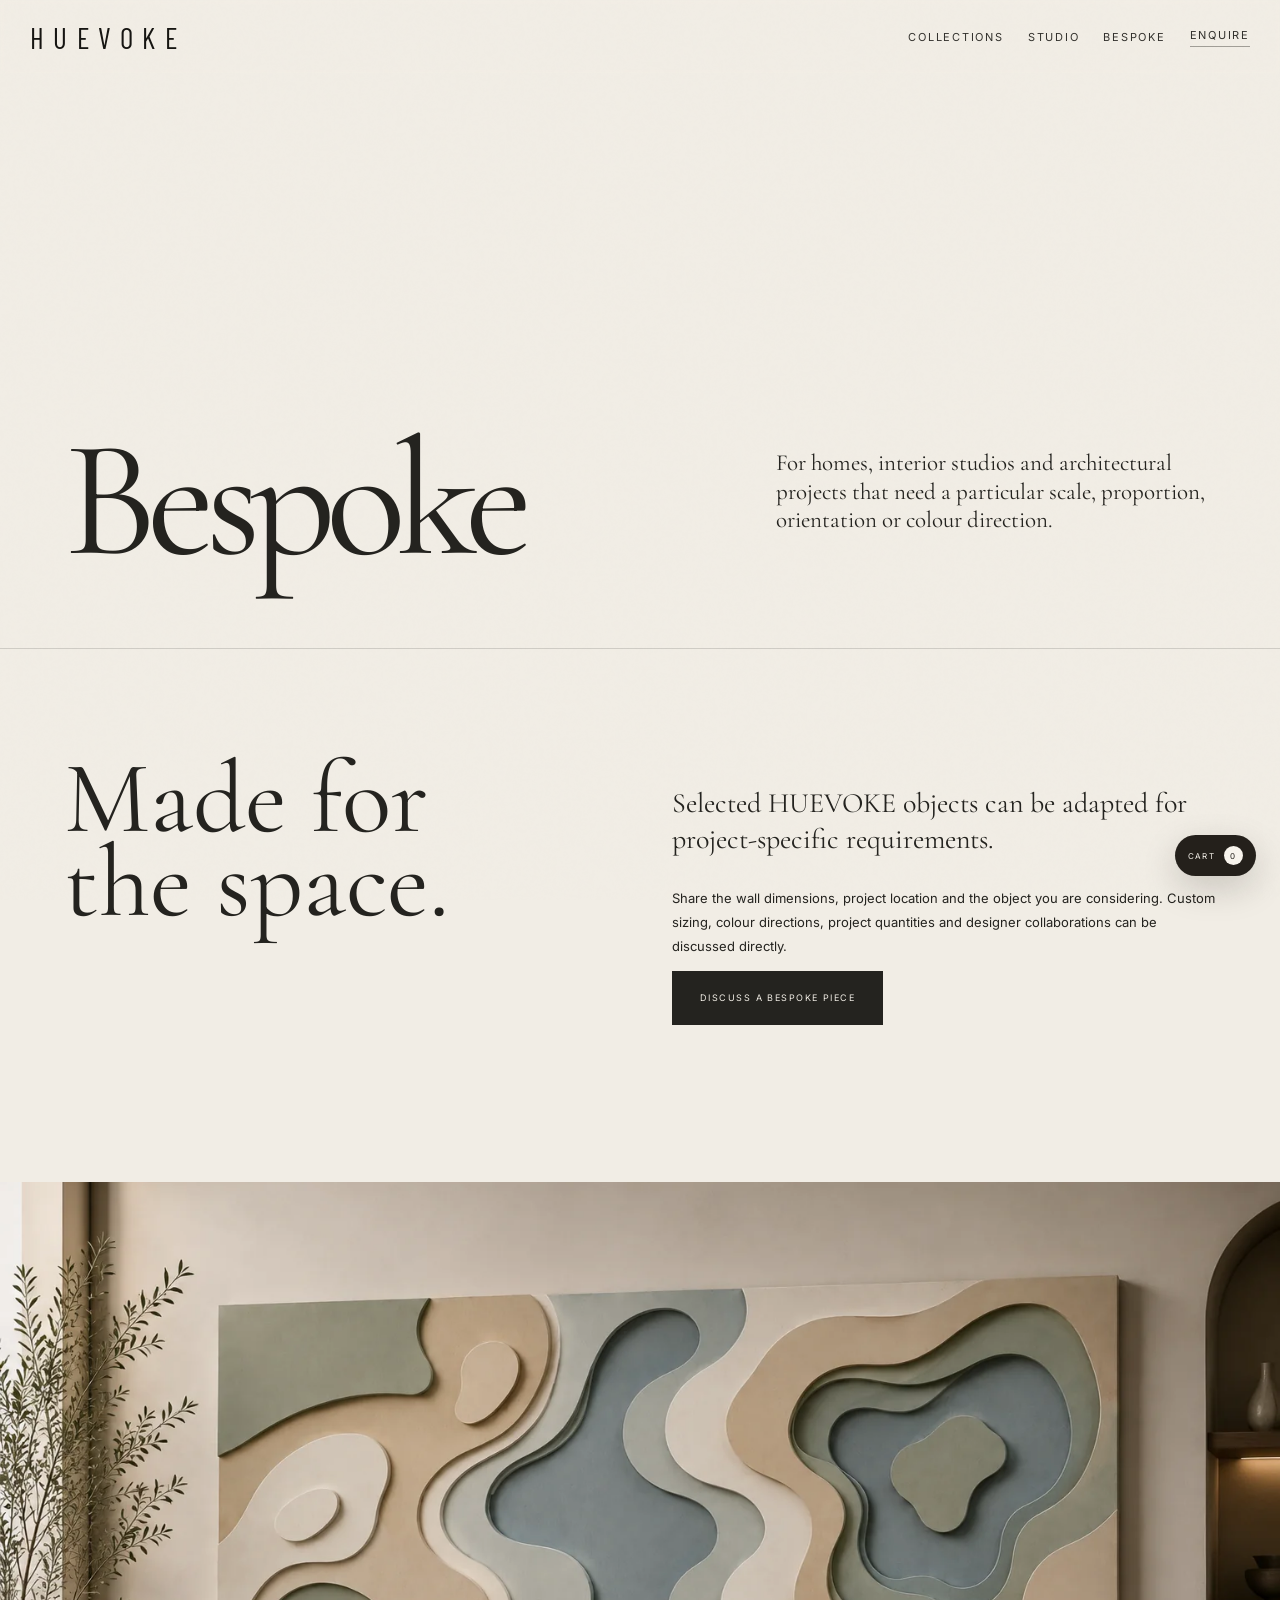
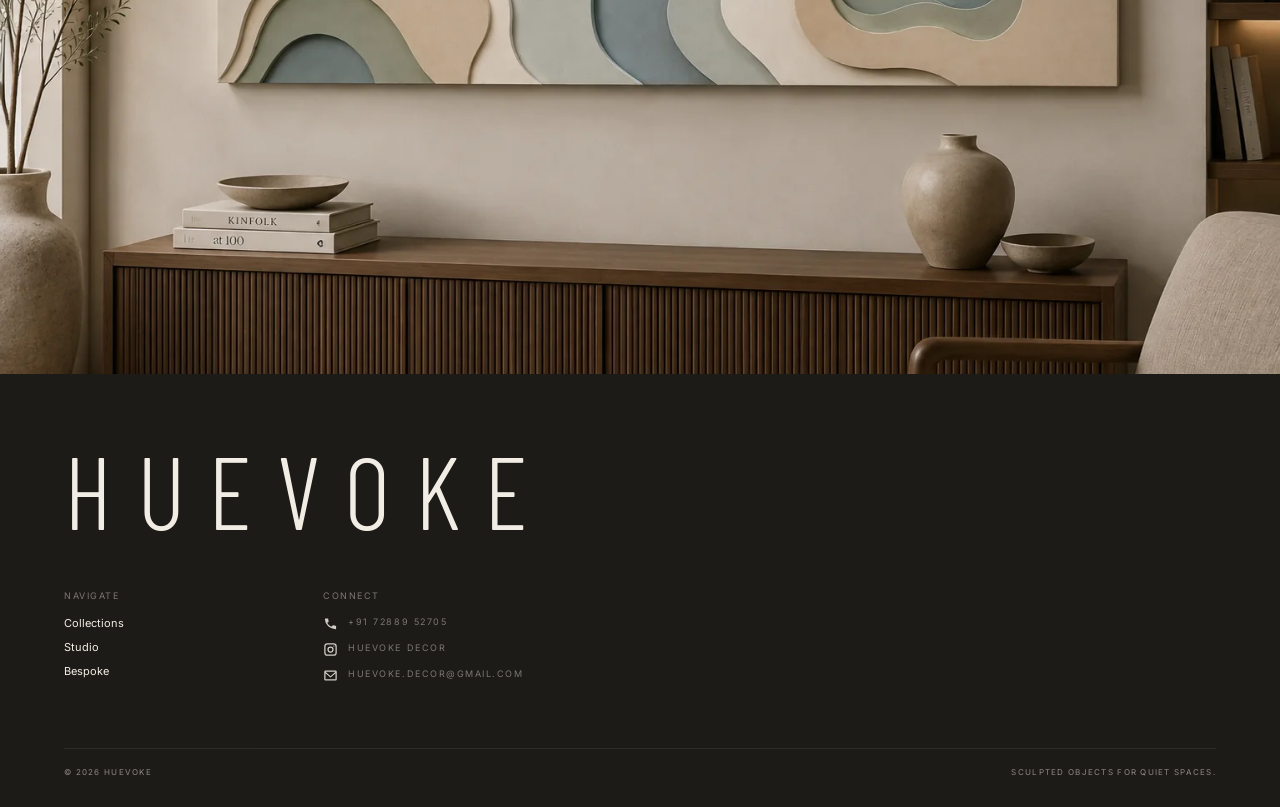
==== commit bc3fef29: "Build product catalogue, enquiry, cart and checkout flow" ====
--- a/bespoke.html
+++ b/bespoke.html
@@ -34,7 +34,7 @@
     </div>
     <div>
       <span>Connect</span>
-      <a href="tel:+917288952705" class="footer-contact-link">
+      <a href="https://wa.me/917288952705" target="_blank" rel="noreferrer" class="footer-contact-link">
         <svg viewBox="0 0 24 24" aria-hidden="true"><path d="M6.62 10.79a15.47 15.47 0 0 0 6.59 6.59l2.2-2.2a1 1 0 0 1 1-.24 11.36 11.36 0 0 0 3.57.57 1 1 0 0 1 1 1V20a1 1 0 0 1-1 1A17 17 0 0 1 3 5a1 1 0 0 1 1-1h3.49a1 1 0 0 1 1 1 11.36 11.36 0 0 0 .57 3.57 1 1 0 0 1-.24 1z"/></svg>
         <span>+91 72889 52705</span>
       </a>
--- a/assets/css/styles.css
+++ b/assets/css/styles.css
@@ -2434,5 +2434,28 @@
 .collections-gallery-page .gallery-frame img{object-fit:contain;object-position:center;background:#f8f5ef}
 .collections-gallery-page .collection-detail-cover{background:#f8f5ef}
 .collections-gallery-page .collection-detail-cover img{object-fit:contain;object-position:center;background:#f8f5ef}
+
+/* ================= COMMERCE / V14 ================= */
+.collections-gallery-page .collection-product-grid{grid-template-columns:repeat(3,minmax(0,1fr));gap:5vw 2vw}
+.collections-gallery-page .collection-product:nth-child(3n){grid-column:auto}
+.collections-gallery-page .collection-product-image img{aspect-ratio:4/5;object-fit:contain;background:#eee8de}
+.collections-gallery-page .collection-product-meta{grid-template-columns:1fr}.collections-gallery-page .collection-product-meta small{padding:7px 0 0}
+
+.commerce-product{min-height:100svh;padding:128px 5vw 9vw;display:grid;grid-template-columns:minmax(0,1.12fr) minmax(380px,.88fr);gap:5vw;background:#f5f1ea;align-items:start}
+.commerce-gallery{display:grid;grid-template-columns:92px minmax(0,1fr);gap:14px;position:sticky;top:92px}
+.product-thumbs{display:flex;flex-direction:column;gap:10px;max-height:72vh;overflow:auto;scrollbar-width:none}.product-thumbs button{padding:4px;border:1px solid transparent;background:#ece5da;cursor:pointer;opacity:.6;transition:.25s}.product-thumbs button.active{border-color:#28231e;opacity:1}.product-thumbs img{width:100%;aspect-ratio:1;object-fit:contain;display:block}
+.commerce-product .product-main-media{height:min(74vh,780px);min-height:560px;position:relative;background:#ebe4da;display:grid;place-items:center;overflow:hidden}.product-main-image{width:100%;height:100%;display:grid;place-items:center}.product-main-image img{width:100%;height:100%;object-fit:contain;display:block}.gallery-arrow{position:absolute;top:50%;z-index:3;width:42px;height:42px;border-radius:50%;border:1px solid rgba(35,30,25,.2);background:rgba(248,245,239,.85);cursor:pointer}.gallery-arrow.prev{left:16px}.gallery-arrow.next{right:16px}.swipe-hint{grid-column:2;font-size:8px;letter-spacing:.17em;text-transform:uppercase;color:#7c7267}
+.commerce-info{padding:4vh 0}.commerce-info h1{font-family:"Cormorant Garamond";font-size:clamp(54px,6vw,98px);font-weight:400;line-height:.78;letter-spacing:-.05em;margin:15px 0 22px}.commerce-info .product-desc{font-size:14px;line-height:1.75;color:#6c6258;max-width:44ch}.product-price{font-family:"Cormorant Garamond";font-size:42px;margin:30px 0 2px}.tax-note{font-size:9px;color:#82786c;margin-bottom:32px}.size-picker{display:flex;flex-wrap:wrap;gap:8px;margin:12px 0 20px}.size-picker .size-btn{min-width:132px;display:grid;gap:5px;padding:13px 16px;text-align:left;background:transparent;border:1px solid rgba(35,30,25,.2);cursor:pointer}.size-picker .size-btn span{font-size:12px}.size-picker .size-btn small{font-size:9px;color:#7d7368}.size-picker .size-btn.active{background:#27221d;color:#f8f4ed}.size-picker .size-btn.active small{color:#d7cec1}
+.delivery-note{display:flex;justify-content:space-between;padding:17px 0;border-top:1px solid rgba(35,30,25,.12);border-bottom:1px solid rgba(35,30,25,.12);font-size:11px}.delivery-note span{color:#756b60}.product-actions{display:grid;grid-template-columns:1fr 1fr;gap:10px;margin-top:20px}.product-actions .btn{width:100%;text-align:center;justify-content:center;cursor:pointer}.view-cart-link{display:flex;justify-content:space-between;margin:15px 0 30px;padding-bottom:8px;border-bottom:1px solid rgba(35,30,25,.2);font-size:9px;letter-spacing:.18em;text-transform:uppercase}.view-cart-link span{display:grid;place-items:center;width:20px;height:20px;border-radius:50%;background:#29241f;color:#fff}
+.product-accordions details{border-top:1px solid rgba(35,30,25,.14)}.product-accordions details:last-child{border-bottom:1px solid rgba(35,30,25,.14)}.product-accordions summary{padding:18px 0;cursor:pointer;font-size:10px;letter-spacing:.17em;text-transform:uppercase;list-style:none;display:flex;justify-content:space-between}.product-accordions summary:after{content:"+"}.product-accordions details[open] summary:after{content:"−"}.accordion-body{padding:0 0 20px;color:#6e6459;font-size:12px;line-height:1.7}.accordion-body dl{margin:0}.accordion-body dl div{display:flex;justify-content:space-between;padding:7px 0;border-bottom:1px solid rgba(35,30,25,.07)}.accordion-body dt{color:#897f73}.accordion-body dd{margin:0;text-align:right;color:#302a25}
+
+.enquiry-modal{position:fixed;inset:0;z-index:1000;display:grid;justify-items:end;visibility:hidden}.enquiry-modal.open{visibility:visible}.enquiry-backdrop{position:absolute;inset:0;border:0;background:rgba(24,20,17,.42);opacity:0;transition:.35s}.enquiry-modal.open .enquiry-backdrop{opacity:1}.enquiry-panel{position:relative;width:min(94vw,560px);height:100%;overflow:auto;background:#f5f0e8;padding:8vh 5vw 5vh;transform:translateX(100%);transition:.5s cubic-bezier(.16,1,.3,1);box-shadow:-30px 0 90px rgba(20,17,14,.18)}.enquiry-modal.open .enquiry-panel{transform:none}.enquiry-close{position:absolute;right:25px;top:22px;border:0;background:none;font-size:30px;cursor:pointer}.enquiry-panel h2{font-family:"Cormorant Garamond";font-size:58px;font-weight:400;line-height:.83;margin:18px 0}.enquiry-panel>p{font-size:13px;color:#6d6358}.enquiry-panel form,.checkout-page form{display:grid;gap:15px;margin-top:28px}.enquiry-panel label,.checkout-page label{display:grid;gap:6px;font-size:8px;letter-spacing:.16em;text-transform:uppercase}.enquiry-panel input,.enquiry-panel textarea,.checkout-page input,.checkout-page textarea{width:100%;border:0;border-bottom:1px solid rgba(34,29,24,.25);background:transparent;padding:10px 0;font:inherit;text-transform:none;letter-spacing:normal;outline:none}.enquiry-consent{grid-template-columns:auto 1fr!important;align-items:start}.enquiry-consent input{width:16px!important}.enquiry-panel>small{display:block;margin-top:20px;color:#877d71}body.modal-open{overflow:hidden}
+
+.cart-page,.checkout-page{min-height:100svh;padding:150px 6vw 10vw;background:#f4f0e9}.cart-page>h1,.checkout-page>h1{font-family:"Cormorant Garamond";font-size:clamp(66px,9vw,140px);font-weight:400;letter-spacing:-.055em;line-height:.8;margin:22px 0 7vw}.cart-layout,.checkout-layout{display:grid;grid-template-columns:1.3fr .7fr;gap:7vw}.cart-item{display:grid;grid-template-columns:150px 1fr auto;gap:24px;padding:22px 0;border-top:1px solid rgba(35,30,25,.14);position:relative}.cart-item img{width:150px;height:180px;object-fit:contain;background:#e9e1d6}.cart-item h2{font-family:"Cormorant Garamond";font-size:34px;font-weight:400;margin:7px 0}.cart-item p{font-size:11px;color:#786e62}.cart-remove{position:absolute;right:0;bottom:20px;border:0;background:none;text-decoration:underline;cursor:pointer;font-size:10px}.qty{display:flex;align-items:center;gap:13px;margin-top:20px}.qty button{width:28px;height:28px;border:1px solid rgba(35,30,25,.2);background:transparent;cursor:pointer}.cart-summary,.checkout-summary{background:#eae3d8;padding:34px;height:max-content;position:sticky;top:110px}.cart-summary h2,.checkout-summary h2,.checkout-page form h2{font-family:"Cormorant Garamond";font-size:34px;font-weight:400}.cart-summary>div,.checkout-total{display:flex;justify-content:space-between;padding:17px 0;border-top:1px solid rgba(35,30,25,.13);font-size:11px}.cart-summary p,.checkout-summary p,.checkout-note{font-size:11px;line-height:1.6;color:#786e62}.cart-summary .btn{display:flex;justify-content:center;margin:24px 0 16px}.cart-summary>a:last-child{font-size:9px;text-decoration:underline}.empty-cart{padding:8vh 0}.empty-cart h2{font-family:"Cormorant Garamond";font-size:52px;font-weight:400}.form-grid{display:grid;grid-template-columns:1fr 1fr;gap:18px}.checkout-item{display:grid;grid-template-columns:62px 1fr auto;gap:12px;align-items:center;padding:12px 0;border-top:1px solid rgba(35,30,25,.11)}.checkout-item img{width:62px;height:72px;object-fit:contain}.checkout-item div{display:grid;gap:5px}.checkout-item span{font-size:9px;color:#7b7165}.checkout-item b{font-size:11px}
+
+@media(max-width:900px){.commerce-product{grid-template-columns:1fr;padding-top:110px}.commerce-gallery{position:relative;top:auto}.commerce-info{padding-top:3vh}.cart-layout,.checkout-layout{grid-template-columns:1fr}.cart-summary,.checkout-summary{position:relative;top:auto}}
+@media(max-width:600px){.collections-gallery-page .collection-product-grid{grid-template-columns:1fr}.commerce-product{padding:95px 5vw 14vw}.commerce-gallery{grid-template-columns:1fr}.product-thumbs{grid-row:2;flex-direction:row;max-height:none;overflow-x:auto}.product-thumbs button{min-width:70px}.commerce-product .product-main-media{min-height:0;height:58svh}.swipe-hint{grid-column:1}.commerce-info h1{font-size:16vw}.product-actions{grid-template-columns:1fr}.delivery-note{display:grid;gap:5px}.cart-page,.checkout-page{padding:120px 6vw 16vw}.cart-item{grid-template-columns:90px 1fr;gap:14px}.cart-item img{width:90px;height:120px}.cart-item>strong{grid-column:2}.cart-remove{bottom:10px}.form-grid{grid-template-columns:1fr}.enquiry-panel{padding:9vh 7vw 5vh}.enquiry-panel h2{font-size:48px}}
+.global-cart{position:fixed;right:24px;bottom:24px;z-index:90;display:flex;align-items:center;gap:9px;padding:11px 13px;border-radius:999px;background:#24201b;color:#f8f4ed!important;font-size:8px;letter-spacing:.17em;text-transform:uppercase;box-shadow:0 12px 35px rgba(28,23,19,.18)}
+.global-cart span{display:grid;place-items:center;min-width:19px;height:19px;padding:0 4px;border-radius:50%;background:#f8f4ed;color:#24201b}
 
 
